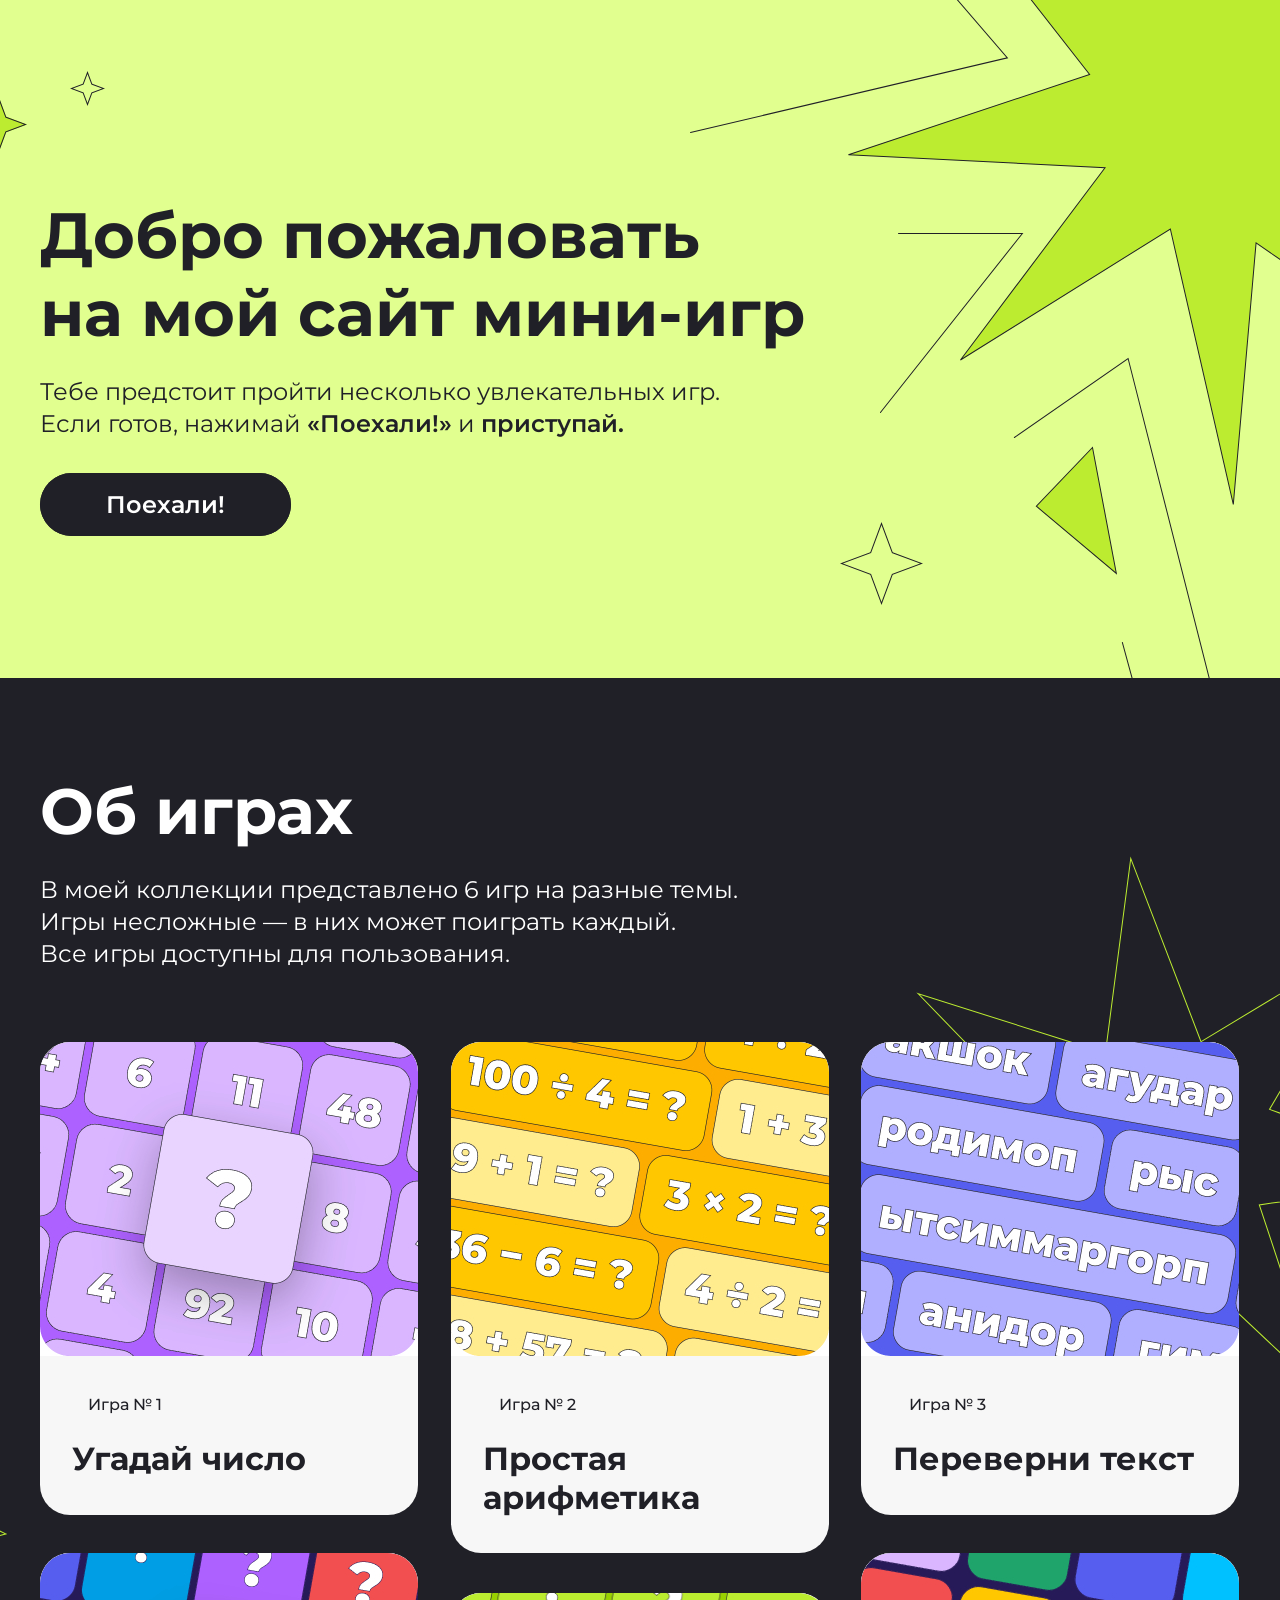
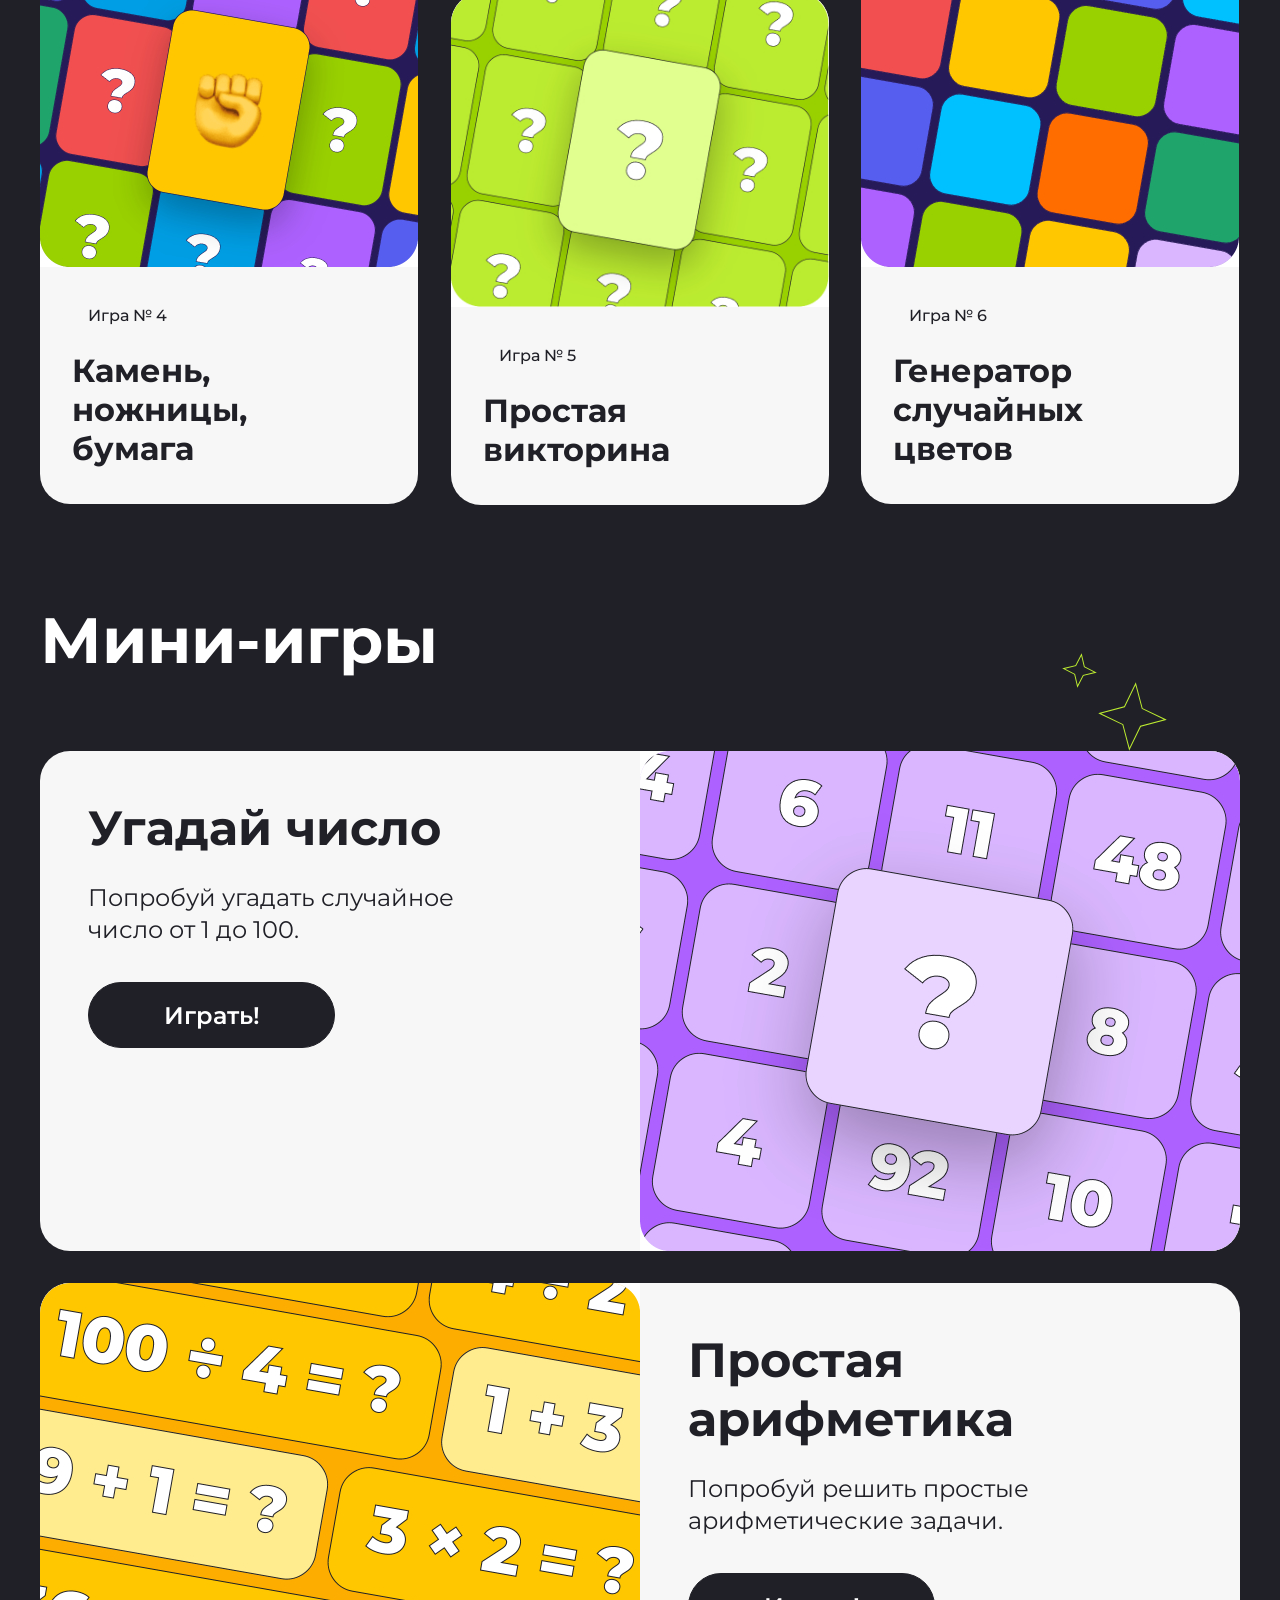
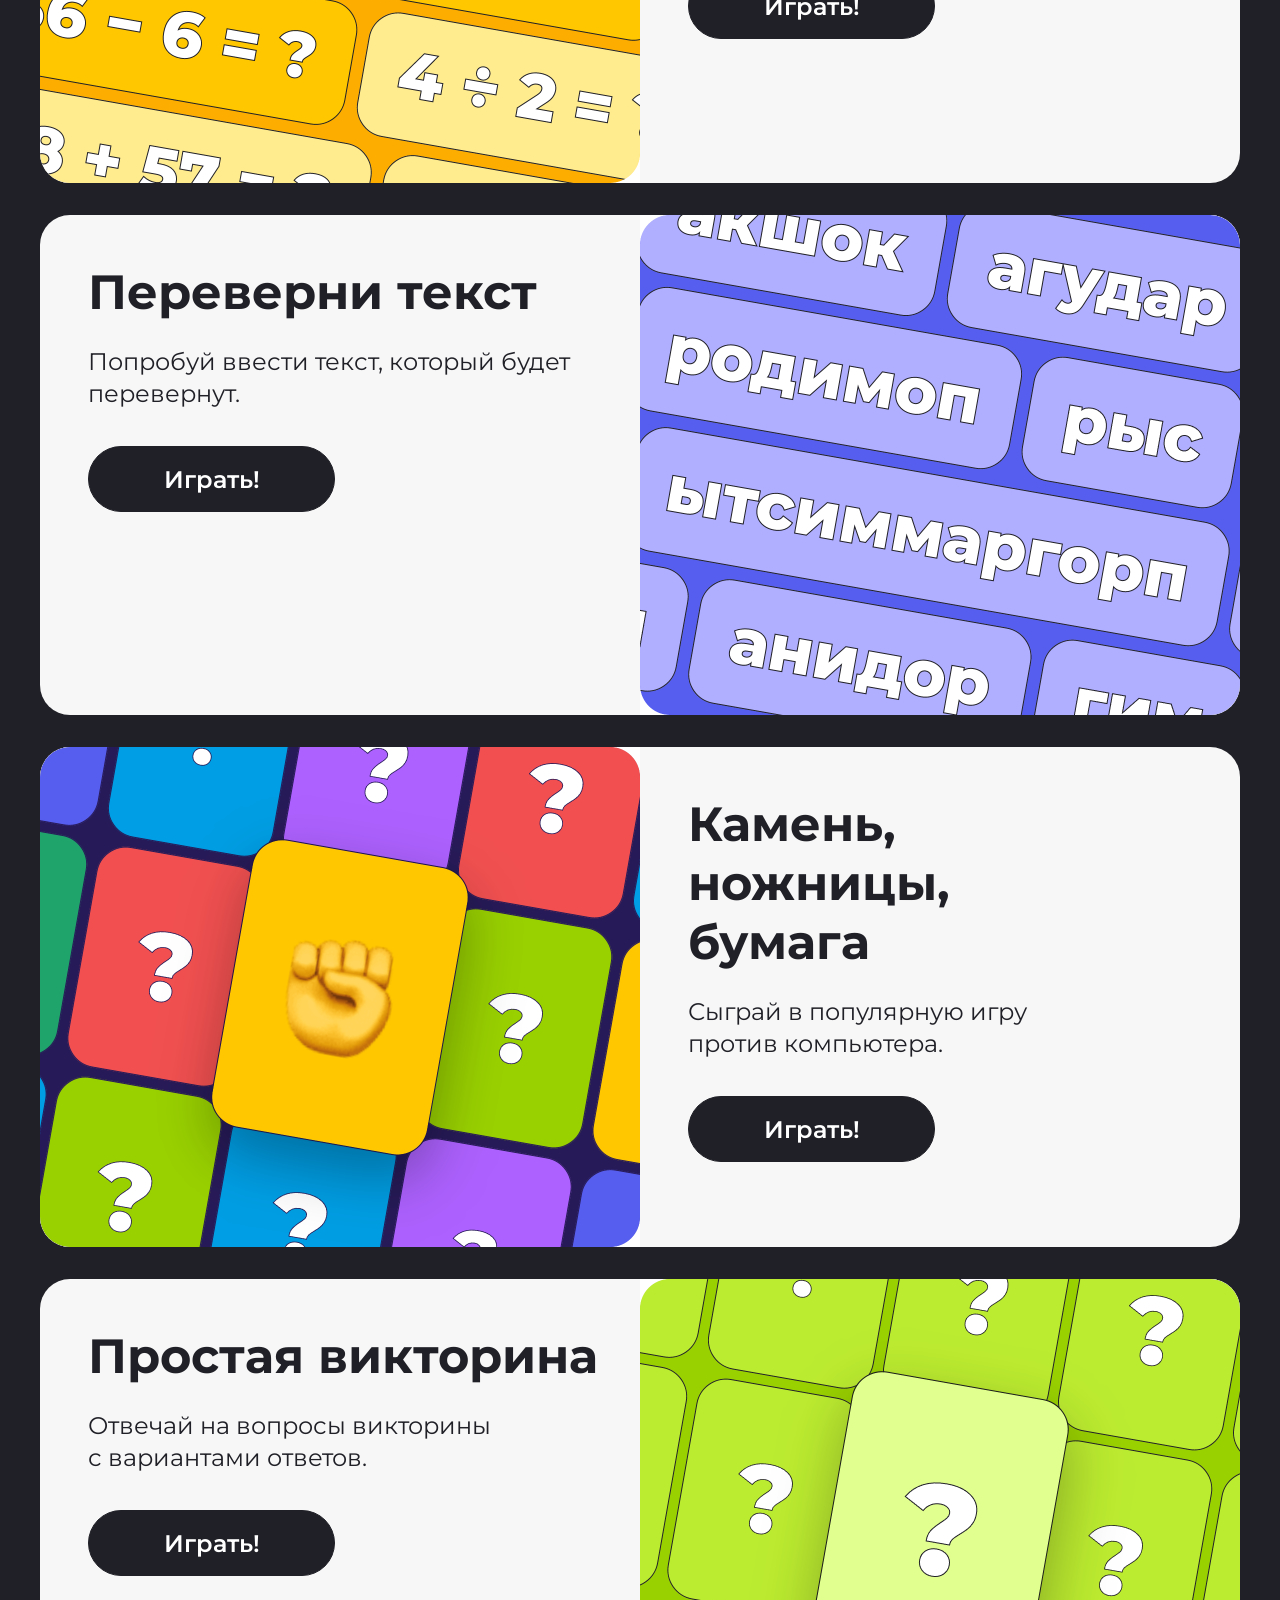
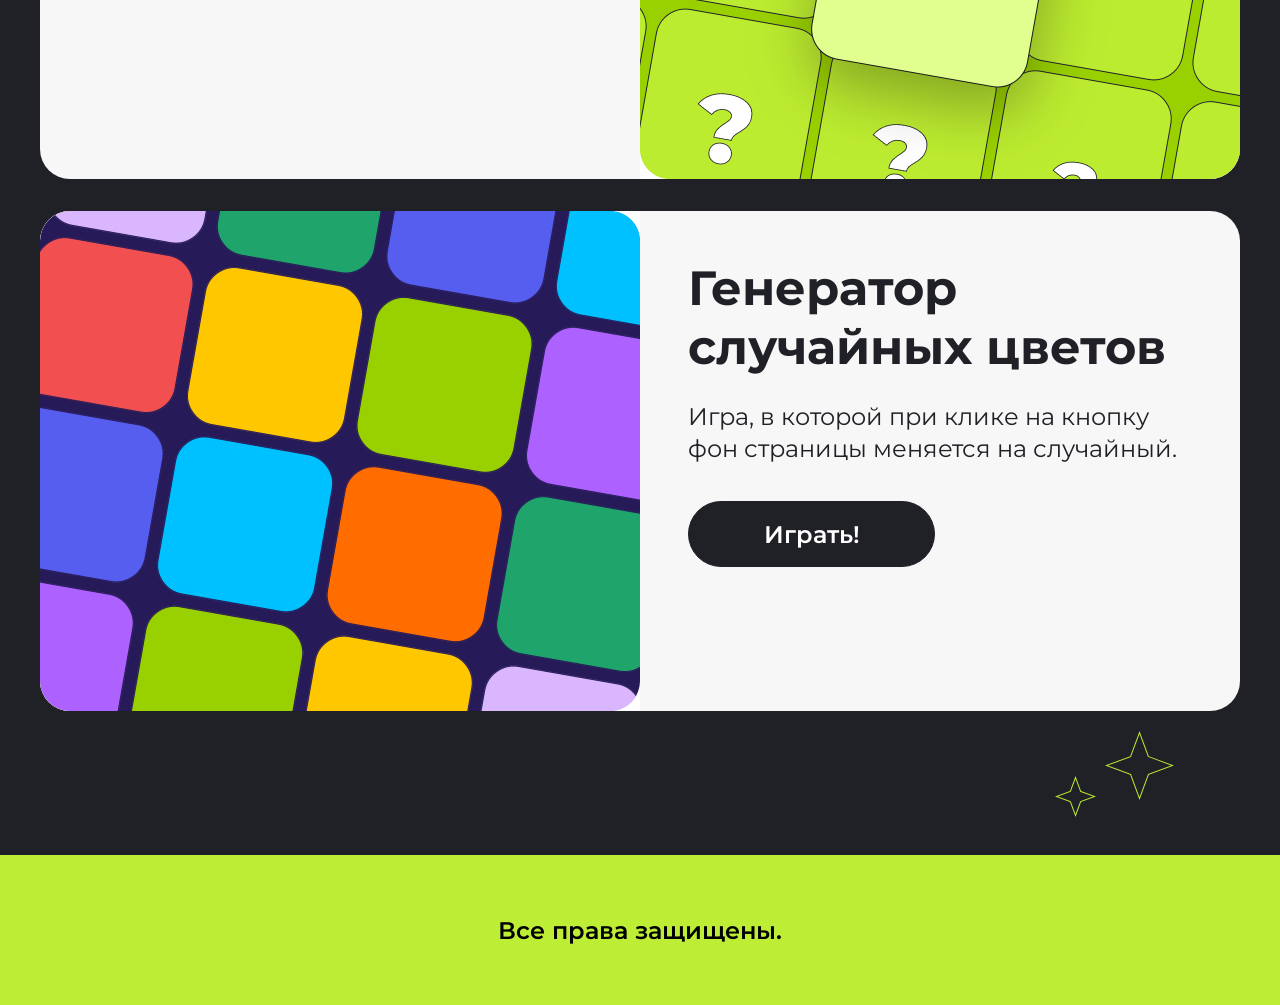
==== index.html @ 5f89e83f "Исправлено выравнивание игры 4" ====
<!DOCTYPE html>
<html lang="en">
<head>
    <meta charset="UTF-8">
    <meta name="viewport" content="width=device-width, initial-scale=1.0">
    <link rel="preconnect" href="https://fonts.googleapis.com">
<link rel="preconnect" href="https://fonts.gstatic.com" crossorigin>
<link href="https://fonts.googleapis.com/css2?family=Montserrat:ital,wght@0,100..900;1,100..900&display=swap" rel="stylesheet">
    <link rel="stylesheet" href="./style.css">
    <title>Document</title>
</head>
<body>
    <section class="top center">
        <div class="top__content">
            <h1 class="top__title">Добро пожаловать на&nbsp;мой сайт мини-игр</h1>
            <p class="top__subtitle">Тебе предстоит пройти несколько увлекательных игр. Если&nbsp;готов, нажимай
                <span class="top__bold-word">«Поехали!»</span> и 
                <span class="top__bold-word">приступай.</span>
            </p>
            <p class="top__subtitle-mobyle">Тебе предстоит пройти несколько увлекательных игр. Если готов,
            </p>
            <p class="top__subtitle-mobyle">нажимай
                <span class="top__bold-word-mobyle">«Поехали!»</span> и 
                <span class="top__bold-word-mobyle">приступай.</span>
            </p>
            <a class="top__btn" href="#abt-game">Поехали!</button>
            </a>
            <div class="top__star1">
                <img src="./images/star1.svg" alt="star">
            </div>
            <div class="top__star2">
                <img src="./images/star2.svg" alt="star">
            </div>
            <div class="top__star3">
                <img src="./images/star3.svg" alt="star">
            </div>
            <div class="top__star31">
                <img src="./images/star31.svg" alt="star">
            </div>
            <div class="top__star4">
                <img src="./images/star4.svg" alt="star">
            </div>
            <div class="top__star41">
                <img src="./images/star41.svg" alt="star">
            </div>
            <div class="top__star42">
                <img src="./images/star42.svg" alt="star">
            </div>
        </div>
    </section>

    <section class="about-games center" id="abt-game">
        <h2 class="about-games__title">Об играх</h2>
        <p class="about-games__subtitle">В моей коллекции представлено 6 игр на разные темы.</p>
        <p class="about-games__subtitle">Игры несложные — в них может поиграть каждый.</p>
        <p class="about-games__subtitle about-games__subtitle_lower">Все игры доступны для пользования.</p>
        <div class="games-content">
            <a href="#game1">
                <article class="game">
                    <img class="game__img" src="./images/game1.jpg" alt="game 1">
                    <p class="game__number">Игра № 1</p>
                    <h2 class="game__name">Угадай число</h2>
                </article>
            </a>
            <a href="#game2">
                <article class="game">
                    <img class="game__img" src="./images/game2.jpg" alt="game 2">
                    <p class="game__number">Игра № 2</p>
                    <h2 class="game__name">Простая<br>арифметика</h2>
                </article>
            </a>
            <a href="#game3">
                <article class="game">
                    <img class="game__img" src="./images/game3.jpg" alt="game 3">
                    <p class="game__number">Игра № 3</p>
                    <h2 class="game__name">Переверни текст</h2>
                </article>
            </a>
            <a href="#game4">
                <article class="game">
                    <img class="game__img" src="./images/game4.jpg" alt="game 4">
                    <p class="game__number">Игра № 4</p>
                    <h2 class="game__name">Камень,<br>ножницы,<br>бумага</h2>
                </article>
            </a>
            <a href="#game5">
                <article class="game quiz">
                    <img class="game__img" src="./images/game5.jpg" alt="game 5">
                    <p class="game__number">Игра № 5</p>
                    <h2 class="game__name">Простая<br>викторина</h2>
                </article>
            </a>
            <a href="#game6">
                <article class="game">
                    <img class="game__img" src="./images/game6.jpg" alt="game 6">
                    <p class="game__number">Игра № 6</p>
                    <h2 class="game__name">Генератор случайных<br>цветов</h2>
                </article>
            </a>
            <div class="games-content__star5">
                <img src="./images/star5.svg" alt="star">
            </div>
            <div class="games-content__star6">
                <img src="./images/star6.svg" alt="star">
            </div>
            <div class="games-content__star7">
                <img src="./images/star7.svg" alt="star">
            </div>
        </div>
    </section>

    <section class="mini-game center">
        <h2 class="mini-game__title">Мини-игры</h2>
        <div class="mini-game-content">
            <article class="mini" id="game1">
                <div>
                    <h2 class="mini__name">Угадай число</h2>
                    <p class="mini__subscription">Попробуй угадать случайное<br>число от 1 до 100.</p>
                    <button class="mini__btn" onclick="game1()">Играть!</button>
                </div>
                <img class="mini__img" src="./images/mini1.jpg" alt="game1">
            </article>
            <article class="mini" id="game2">
                <div class="mini__back2">
                    <h2 class="mini__name">Простая арифметика</h2>
                    <p class="mini__subscription">Попробуй решить простые арифметические задачи.</p>
                    <button class="mini__btn" onclick="game2()">Играть!</button>
                </div>
                <img class="mini__img mini__back1" src="./images/mini2.jpg" alt="game2">
            </article>
            <article class="mini" id="game3">
                <div>
                    <h2 class="mini__name">Переверни текст</h2>
                    <p class="mini__subscription">Попробуй ввести текст, который будет перевернут.</p>
                    <button class="mini__btn" onclick="game3()">Играть!</button>
                </div>
                <img class="mini__img" src="./images/mini3.jpg" alt="game3">
            </article>
            <article class="mini mini__alignment" id="game4">
                <div class="mini__back2">
                    <h2 class="mini__name">Камень,<br>ножницы,<br>бумага</h2>
                    <p class="mini__subscription">Сыграй в популярную игру<br>против компьютера.</p>
                    <button class="mini__btn">Играть!</button>
                </div>
                <img class="mini__img mini__back1" src="./images/mini4.jpg" alt="game4">
            </article>
            <article class="mini" id="game5">
                <div>
                    <h2 class="mini__name">Простая викторина</h2>
                    <p class="mini__subscription">Отвечай на вопросы викторины<br>с вариантами ответов.</p>
                    <button class="mini__btn" onclick="game5()">Играть!</button>
                </div>
                <img class="mini__img" src="./images/mini5.jpg" alt="game5">
            </article>
            <article class="mini" id="game6">
                <div class="mini__back2">
                    <h2 class="mini__name">Генератор случайных цветов</h2>
                    <p class="mini__subscription">Игра, в которой при клике на кнопку<br>фон страницы меняется на случайный.</p>
                    <button class="mini__btn">Играть!</button>
                </div>
                <img class="mini__img mini__back1" src="./images/mini6.jpg" alt="game6">
            </article>
            <div class="mini-game-content__star8">
                <img src="./images/star8.svg" alt="star">
            </div>
            <div class="mini-game-content__star9">
                <img src="./images/star9.svg" alt="star">
            </div>
            <div class="mini-game-content__star10">
                <img src="./images/star10.svg" alt="star">
            </div>
            <div class="mini-game-content__star11">
                <img src="./images/star11.svg" alt="star">
            </div>
        </div>
    </section>

    <footer class="footer center">
        <h2 class="footer__title">Все права защищены.</h2>
    </footer>

    <script src="./hw.js"></script>
</body>
</html>
---- style.css ----
html {
  scroll-behavior: smooth;
}

* {
  box-sizing: border-box;
  margin: 0;
  padding: 0;
}

a {
  text-decoration: none;
}

a,
input,
button,
option {
  font-family: "Montserrat", "sans-serif";
}

body {
  font-family: "Montserrat", "sans-serif";
  font-size: 16px;
  color: black;
}

button {
  box-sizing: border-box;
  border: 1px solid rgb(32, 32, 39);
  border-radius: 60px;
  background: rgb(32, 32, 39);
  max-height: 66px;
  font: inherit;
  padding: 16px 65px;
  cursor: pointer;
  color: rgb(255, 255, 255);
  font-size: 24px;
  font-weight: 600;
  line-height: 141.69%;
  text-align: center;
}

button:hover {
  border: 1px solid rgb(0, 0, 0);
  border-radius: 60px;
  color: rgb(32, 32, 39);
  background: #fff;
}

.center {
  padding-left: calc(50% - 600px);
  padding-right: calc(50% - 600px);
}

.top {
  background-image: url(./images/background-top.png);
  background-size: cover;
  background-repeat: no-repeat;
  padding-top: 196px;
  padding-bottom: 156px;
  overflow: hidden;
}
.top__content {
  max-width: 769px;
  width: 100%;
  position: relative;
}
.top__title {
  color: rgb(32, 32, 39);
  font-size: 64px;
  font-weight: 700;
  line-height: 78px;
  text-align: left;
  margin-bottom: 24px;
}
.top__subtitle {
  color: rgb(32, 32, 39);
  font-size: 24px;
  font-weight: 400;
  line-height: 32px;
  text-align: left;
  margin-bottom: 48px;
}
.top__subtitle-mobyle {
  display: none;
}
.top__bold-word-mobyle {
  display: none;
}
.top__bold-word {
  color: rgb(32, 32, 39);
  font-size: 24px;
  font-weight: 600;
  line-height: 32px;
  text-align: left;
}
.top__btn {
  box-sizing: border-box;
  border: 1px solid rgb(32, 32, 39);
  border-radius: 60px;
  background: rgb(32, 32, 39);
  max-height: 66px;
  font: inherit;
  padding: 16px 65px;
  cursor: pointer;
  color: rgb(255, 255, 255);
  font-size: 24px;
  font-weight: 600;
  line-height: 141.69%;
  text-align: center;
}
.top__btn:hover {
  border: 1px solid rgb(0, 0, 0);
  border-radius: 60px;
  color: rgb(32, 32, 39);
  background: #fff;
}
.top__star1 {
  position: absolute;
  top: -125px;
  left: 30px;
}
.top__star2 {
  position: absolute;
  top: -100px;
  left: -70px;
}
.top__star3 {
  position: absolute;
  top: -550px;
  left: 650px;
}
.top__star31 {
  display: none;
}
.top__star4 {
  position: absolute;
  left: 800px;
}
.top__star41 {
  display: none;
}
.top__star42 {
  display: none;
}

.about-games {
  background: rgb(32, 32, 39);
  position: relative;
  overflow: hidden;
}
.about-games__title {
  color: rgb(255, 255, 255);
  font-size: 64px;
  font-weight: 700;
  line-height: 78px;
  text-align: left;
  padding-top: 94px;
  padding-bottom: 24px;
}
.about-games__subtitle {
  color: rgb(255, 255, 255);
  font-size: 24px;
  font-weight: 400;
  line-height: 32px;
  text-align: left;
}

.games-content {
  display: grid;
  grid-template-columns: repeat(3, 1fr);
  -moz-column-gap: 32px;
       column-gap: 32px;
  align-items: start;
  margin-top: 72px;
  padding-bottom: 50px;
  position: relative;
  z-index: 5;
}
.games-content__star5 {
  position: absolute;
  top: -220px;
  left: 800px;
  z-index: 1;
}
.games-content__star6 {
  position: absolute;
  top: 410px;
  left: -100px;
  z-index: 1;
}
.games-content__star7 {
  position: absolute;
  top: 460px;
  left: -90px;
  z-index: 1;
}

.game {
  background-color: rgb(247, 247, 247);
  border-radius: 30px;
  display: flex;
  flex-direction: column;
  flex-wrap: wrap;
  width: 378px;
  min-height: 473px;
  overflow: hidden;
  transition: all 0.5s;
  position: relative;
  z-index: 5;
}
.game__img {
  height: 314px;
}
.game__number {
  color: rgb(32, 32, 39);
  font-size: 16px;
  font-weight: 500;
  line-height: 110%;
  text-align: left;
  padding-top: 40px;
  padding-left: 48px;
}
.game__name {
  color: rgb(32, 32, 39);
  font-size: 32px;
  font-weight: 700;
  line-height: 39px;
  text-align: left;
  padding-top: 26px;
  padding-bottom: 36px;
  padding-left: 32px;
  height: auto;
}

.quiz {
  margin-top: 40px;
}

.game:hover {
  transform: scale(1.1);
}

.mini-game {
  background-color: rgb(32, 32, 39);
  position: relative;
  overflow: hidden;
}
.mini-game__title {
  color: rgb(255, 255, 255);
  font-size: 64px;
  font-weight: 700;
  line-height: 78px;
  text-align: left;
  padding-top: 46px;
  padding-bottom: 72px;
}

.mini-game-content {
  display: flex;
  gap: 32px;
  flex-direction: column;
  align-items: start;
  padding-bottom: 144px;
  position: relative;
  z-index: 5;
}
.mini-game-content__star8 {
  position: absolute;
  top: -100px;
  left: 1020px;
}
.mini-game-content__star9 {
  position: absolute;
  top: -72px;
  left: 1055px;
}
.mini-game-content__star10 {
  position: absolute;
  top: 3180px;
  left: 1065px;
}
.mini-game-content__star11 {
  position: absolute;
  top: 3225px;
  left: 1015px;
}

.mini {
  background-color: rgb(247, 247, 247);
  border-radius: 30px;
  display: flex;
  justify-content: space-between;
  width: 1200px;
  min-height: 500px;
  overflow: hidden;
}
.mini__name {
  color: rgb(32, 32, 39);
  font-size: 48px;
  font-weight: 700;
  line-height: 59px;
  text-align: left;
  padding-top: 48px;
  padding-left: 48px;
}
.mini__subscription {
  color: rgb(32, 32, 39);
  font-size: 24px;
  font-weight: 400;
  line-height: 32px;
  text-align: left;
  padding-top: 24px;
  padding-left: 48px;
}
.mini__btn {
  margin-top: 36px;
  margin-left: 48px;
  width: 247px;
}
.mini__img {
  height: 100%;
}
.mini__back1 {
  order: 1;
}
.mini__back2 {
  order: 2;
}
.mini__alignment {
  justify-content: start;
}

.footer {
  background-color: rgb(189, 237, 53);
  min-height: 150px;
}
.footer__title {
  color: rgb(0, 0, 0);
  font-size: 24px;
  font-weight: 600;
  line-height: 29px;
  text-align: center;
  padding-top: 61px;
}

@media (max-width: 1024px) {
  .center {
    padding-left: calc(50% - 426px);
    padding-right: 32px;
  }
  .games-content {
    display: grid;
    grid-template-columns: repeat(2, 1fr);
    row-gap: 32px;
    align-items: center;
    margin-top: 72px;
    padding-bottom: 50px;
    position: relative;
    z-index: 5;
  }
  .mini-game-content {
    align-items: center;
  }
  .mini {
    max-width: 85vh;
  }
  .mini__name {
    font-size: 32px;
    line-height: 100%;
  }
  .mini__subscription {
    font-size: 16px;
    line-height: 100%;
  }
  .mini__btn {
    margin: 64px;
    max-width: 285px;
    padding: 16px;
  }
  .mini__back2 {
    order: 1;
  }
}
@media (max-width: 767px) {
  .center {
    padding-left: 16px;
    padding-right: 16px;
  }
  button {
    max-height: 55px;
    padding: 16px 103px;
    font-size: 16px;
    display: block;
    margin: 36px auto 0 auto;
  }
  .top {
    padding-top: 147px;
    padding-bottom: 131px;
  }
  .top__title {
    font-size: 40px;
    line-height: 49px;
    text-align: center;
  }
  .top__subtitle {
    display: none;
  }
  .top__bold-word {
    display: none;
  }
  .top__subtitle-mobyle {
    display: block;
    font-size: 16px;
    font-weight: 400;
    line-height: 20px;
    text-align: center;
  }
  .top__bold-word-mobyle {
    display: inline;
    font-size: 16px;
    font-weight: 700;
    line-height: 20px;
    text-align: center;
  }
  .top__btn {
    display: block;
    margin-left: 46px;
    margin: 36px auto;
    max-width: 285px;
  }
  .top__star1 {
    position: absolute;
    top: -120px;
    left: 75px;
  }
  .top__star2 {
    position: absolute;
    top: -80px;
    left: 15px;
  }
  .top__star3 {
    display: none;
  }
  .top__star31 {
    display: block;
    position: absolute;
    top: -247px;
    left: 180px;
  }
  .top__star4 {
    display: none;
  }
  .top__star41 {
    display: block;
    position: absolute;
    top: 440px;
    left: 290px;
  }
  .top__star42 {
    display: block;
    position: absolute;
    top: 410px;
    left: 257px;
  }
  .about-games {
    display: none;
  }
  .mini-game__title {
    font-size: 40px;
  }
  .mini-game-content {
    align-items: center;
    padding-bottom: 10px;
  }
  .mini-game-content__star8 {
    display: none;
  }
  .mini-game-content__star9 {
    display: none;
  }
  .mini-game-content__star10 {
    display: none;
  }
  .mini-game-content__star11 {
    display: none;
  }
  .mini {
    flex-direction: column-reverse;
    max-width: 343px;
  }
  .mini__name {
    font-size: 32px;
    line-height: 100%;
  }
  .mini__subscription {
    font-size: 16px;
    line-height: 100%;
  }
  .mini__btn {
    margin: 32px auto;
    max-width: 285px;
    padding: 16px;
  }
  .mini__back2 {
    order: 1;
  }
  .footer {
    min-height: 100px;
  }
  .footer__title {
    font-size: 16px;
    line-height: 100%;
    padding-top: 40px;
  }
}/*# sourceMappingURL=style.css.map */
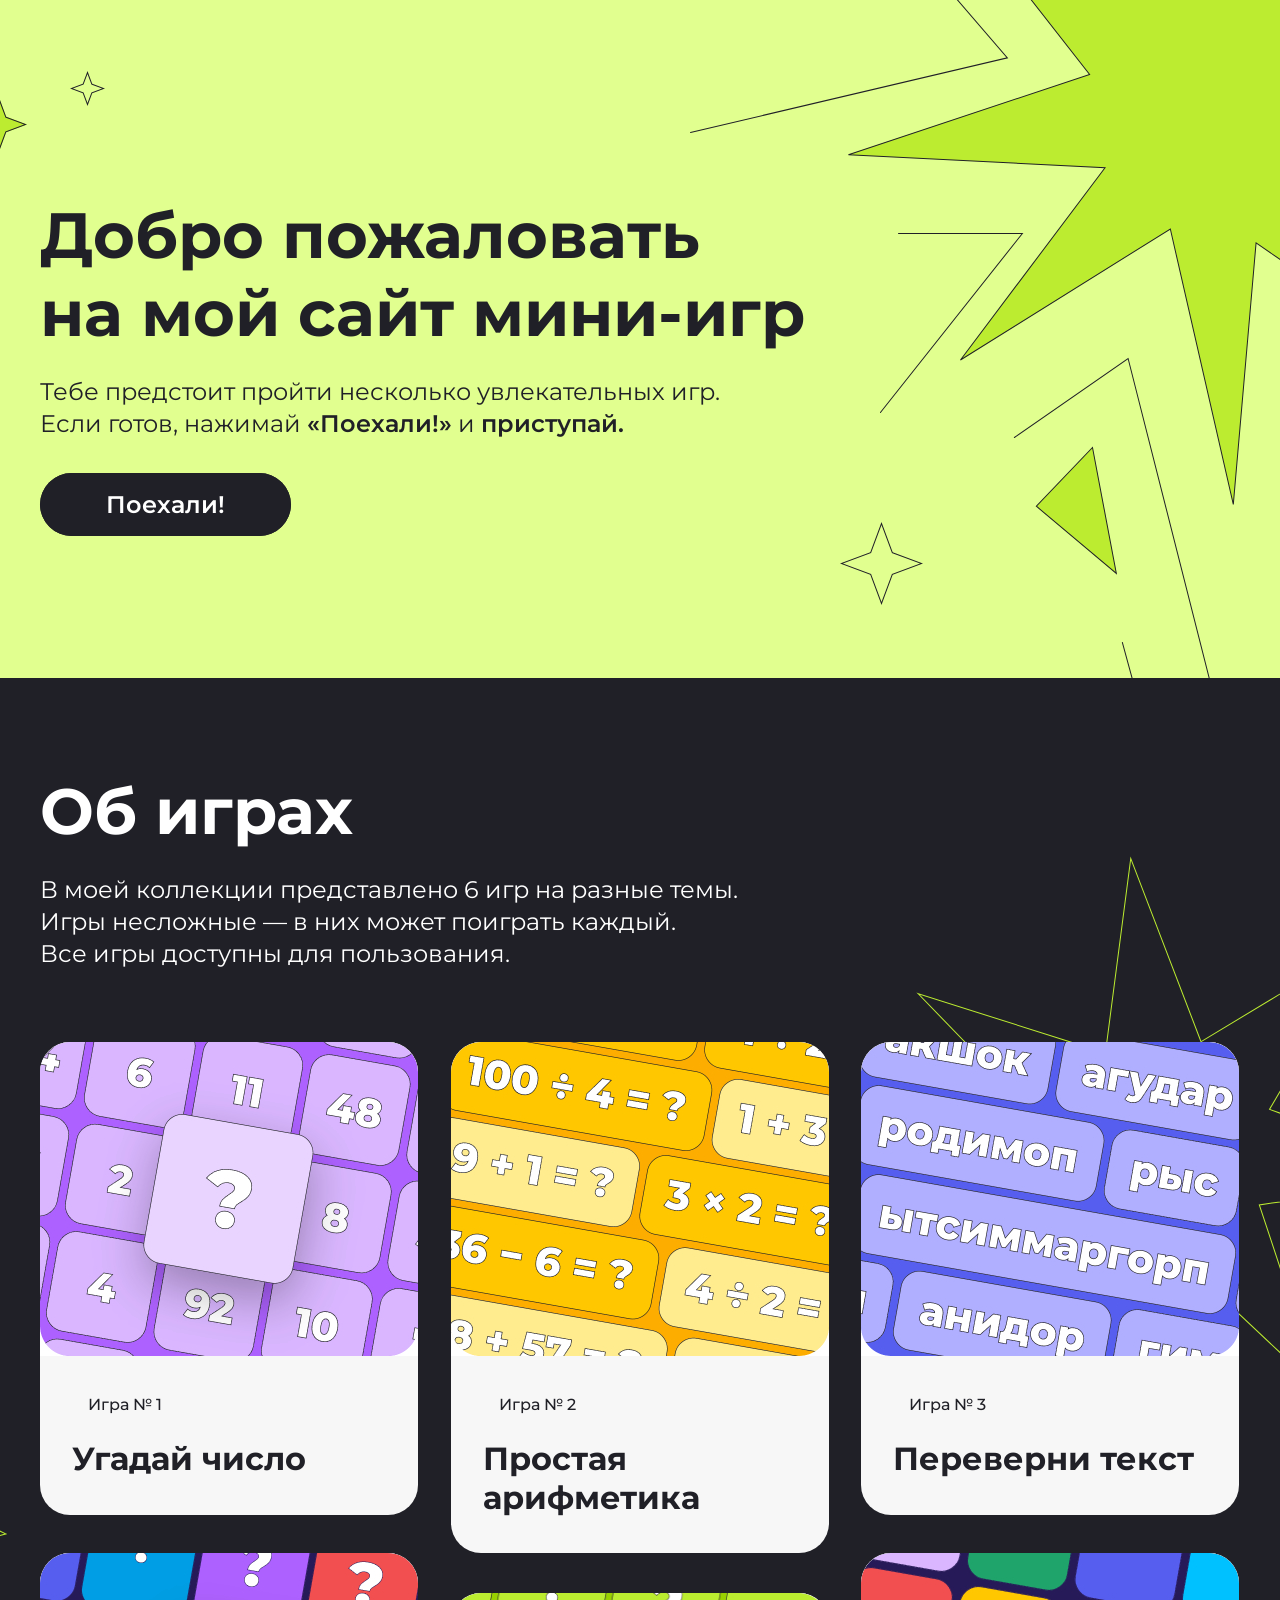
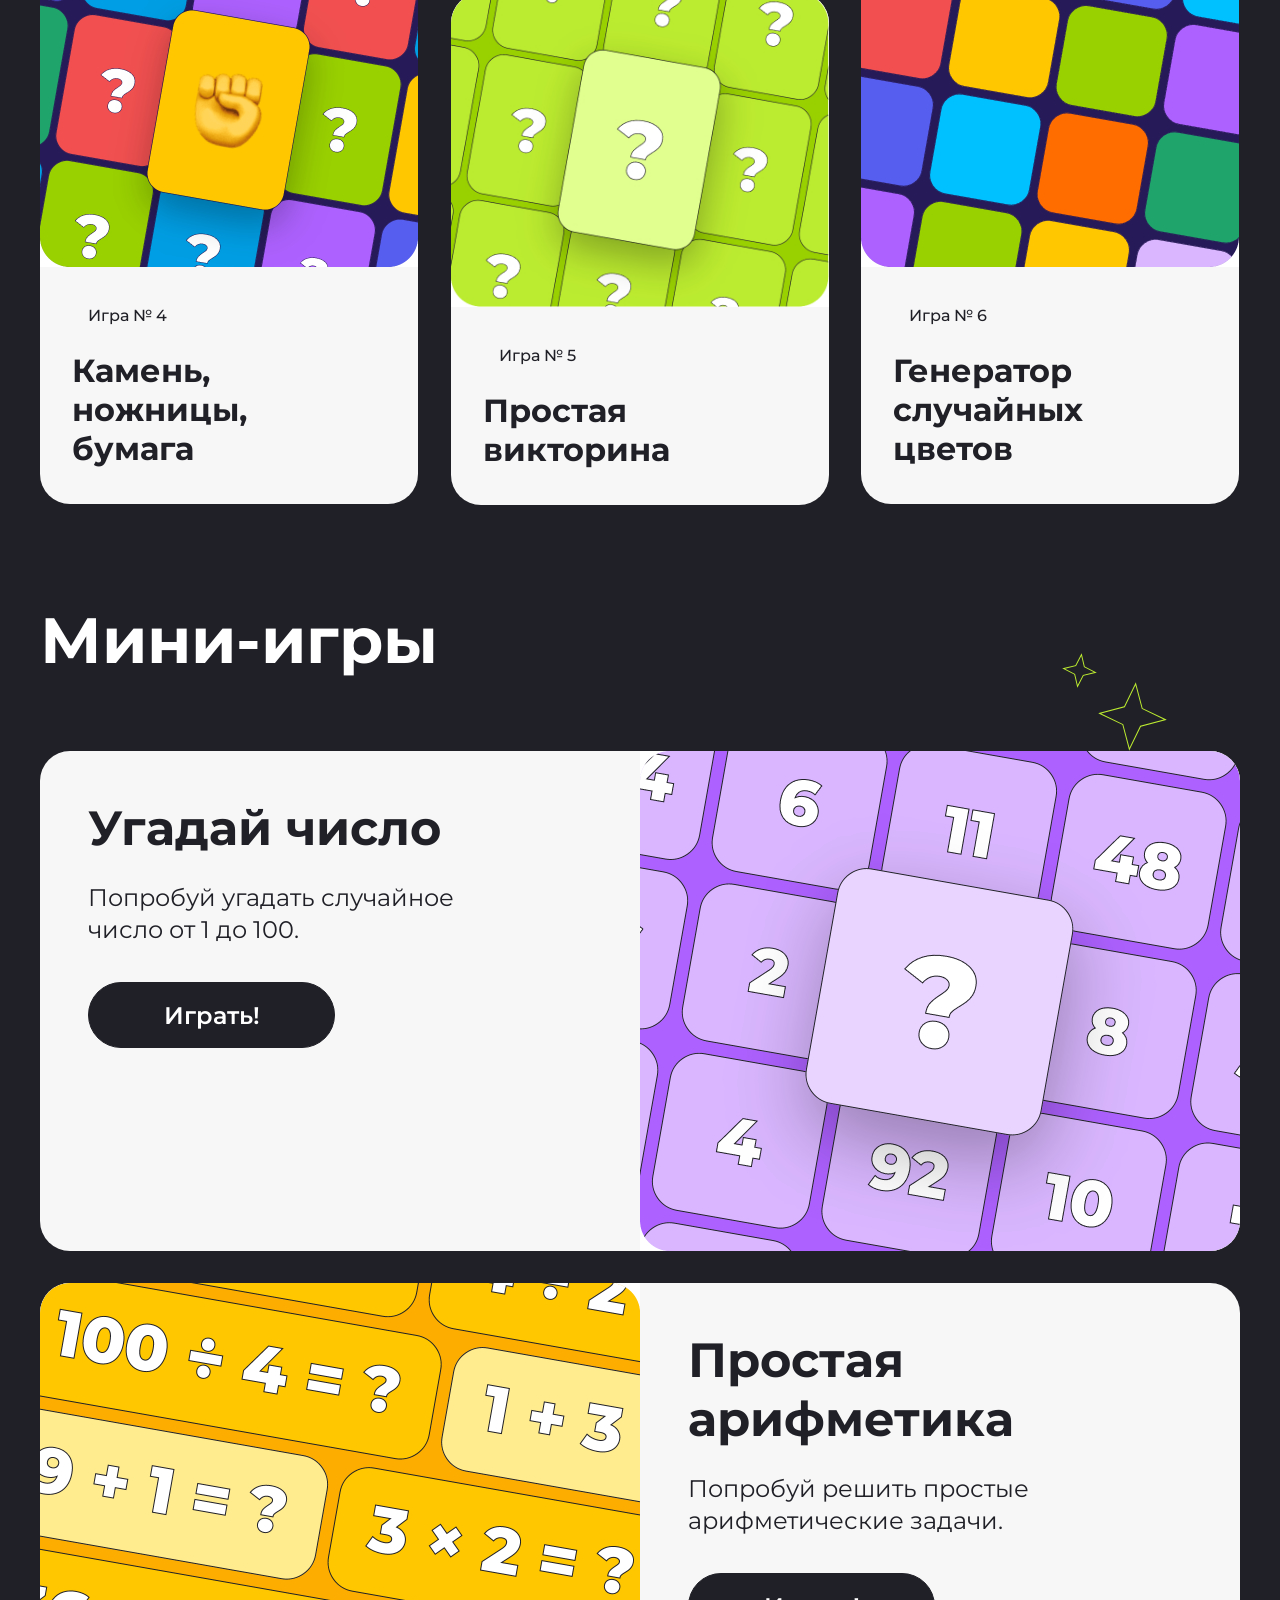
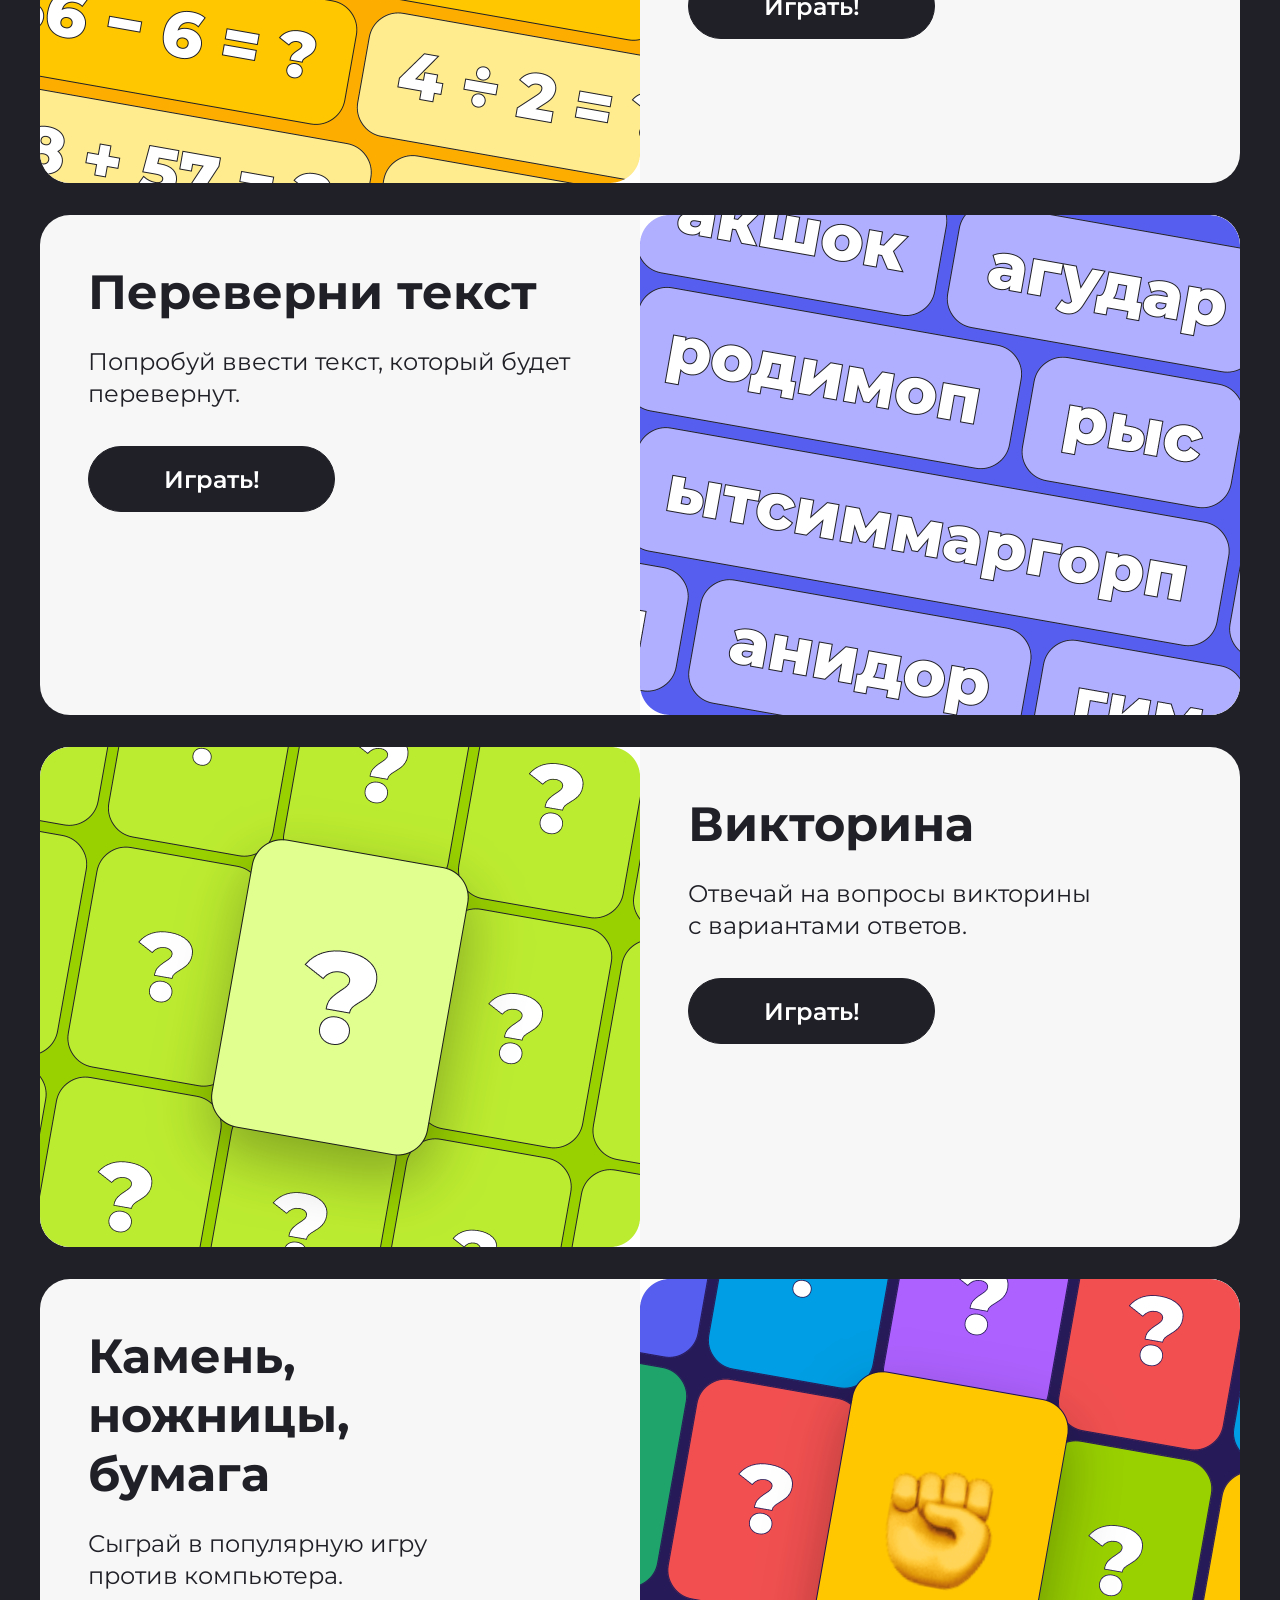
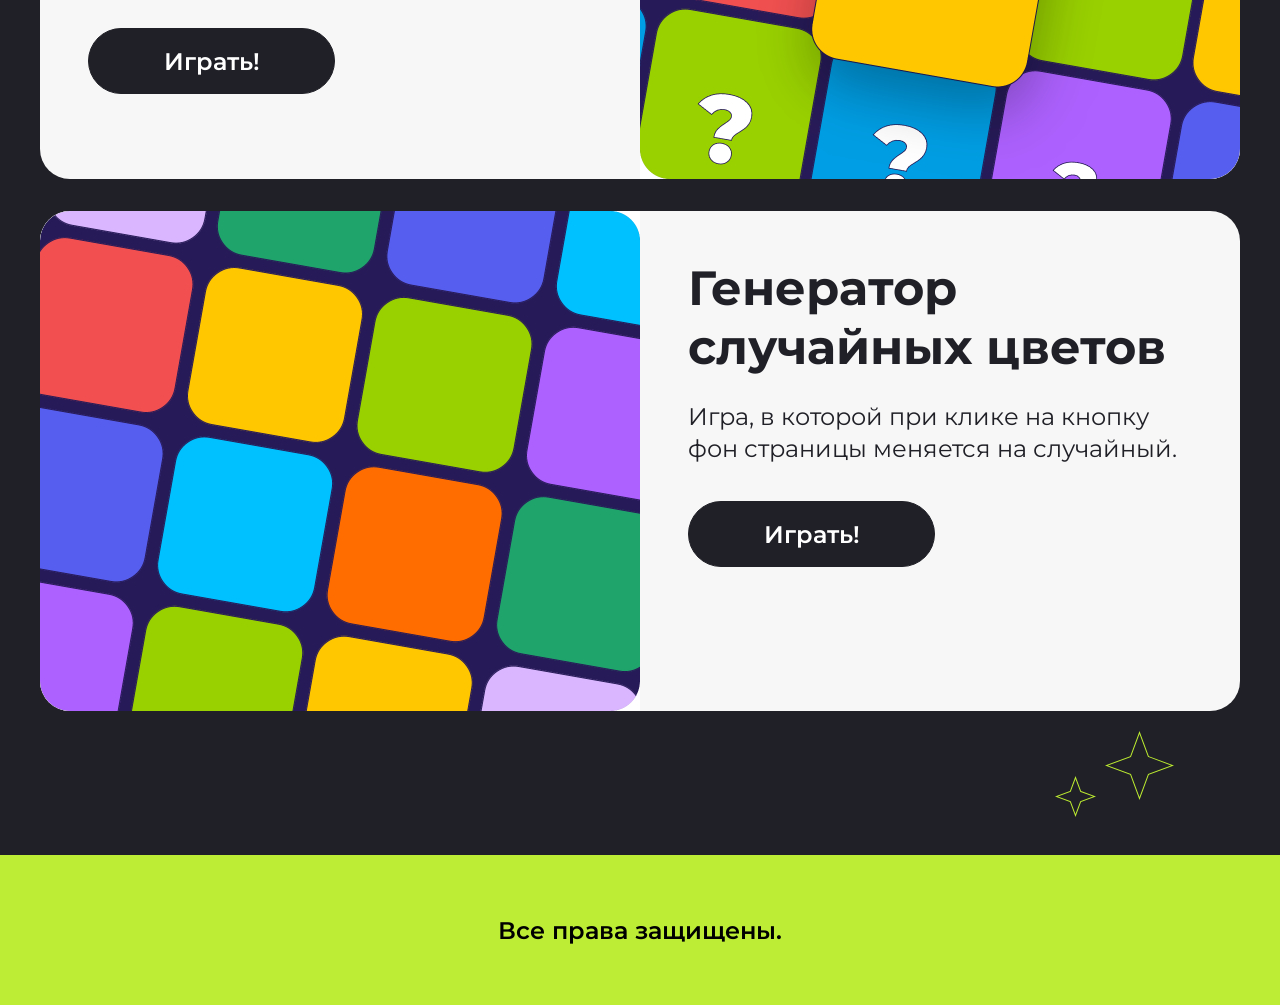
==== commit 743b01ca: "Поменяла местами игры 4 и 5 под макет" ====
--- a/index.html
+++ b/index.html
@@ -24,6 +24,8 @@
                 <span class="top__bold-word-mobyle">приступай.</span>
             </p>
             <a class="top__btn" href="#abt-game">Поехали!</button>
+            </a>
+            <a class="top__btn-mobyle" href="#abt-game-mobyle">Поехали!</button>
             </a>
             <div class="top__star1">
                 <img src="./images/star1.svg" alt="star">
@@ -76,14 +78,14 @@
                     <h2 class="game__name">Переверни текст</h2>
                 </article>
             </a>
-            <a href="#game4">
+            <a href="#game5">
                 <article class="game">
                     <img class="game__img" src="./images/game4.jpg" alt="game 4">
                     <p class="game__number">Игра № 4</p>
                     <h2 class="game__name">Камень,<br>ножницы,<br>бумага</h2>
                 </article>
             </a>
-            <a href="#game5">
+            <a href="#game4">
                 <article class="game quiz">
                     <img class="game__img" src="./images/game5.jpg" alt="game 5">
                     <p class="game__number">Игра № 5</p>
@@ -109,7 +111,7 @@
         </div>
     </section>
 
-    <section class="mini-game center">
+    <section class="mini-game center" id="abt-game-mobyle">
         <h2 class="mini-game__title">Мини-игры</h2>
         <div class="mini-game-content">
             <article class="mini" id="game1">
@@ -138,25 +140,25 @@
             </article>
             <article class="mini mini__alignment" id="game4">
                 <div class="mini__back2">
-                    <h2 class="mini__name">Камень,<br>ножницы,<br>бумага</h2>
-                    <p class="mini__subscription">Сыграй в популярную игру<br>против компьютера.</p>
-                    <button class="mini__btn">Играть!</button>
+                    <h2 class="mini__name">Викторина</h2>
+                    <p class="mini__subscription">Отвечай на вопросы викторины<br>с вариантами ответов.</p>
+                    <button class="mini__btn" onclick="game4(quiz)">Играть!</button>
                 </div>
-                <img class="mini__img mini__back1" src="./images/mini4.jpg" alt="game4">
+                <img class="mini__img" src="./images/mini5.jpg" alt="game5">
             </article>
             <article class="mini" id="game5">
                 <div>
-                    <h2 class="mini__name">Простая викторина</h2>
-                    <p class="mini__subscription">Отвечай на вопросы викторины<br>с вариантами ответов.</p>
+                    <h2 class="mini__name">Камень,<br>ножницы,<br>бумага</h2>
+                    <p class="mini__subscription">Сыграй в популярную игру<br>против компьютера.</p>
                     <button class="mini__btn" onclick="game5()">Играть!</button>
                 </div>
-                <img class="mini__img" src="./images/mini5.jpg" alt="game5">
+                <img class="mini__img mini__back1" src="./images/mini4.jpg" alt="game4">
             </article>
             <article class="mini" id="game6">
                 <div class="mini__back2">
                     <h2 class="mini__name">Генератор случайных цветов</h2>
                     <p class="mini__subscription">Игра, в которой при клике на кнопку<br>фон страницы меняется на случайный.</p>
-                    <button class="mini__btn">Играть!</button>
+                    <button class="mini__btn" onclick="game6()">Играть!</button>
                 </div>
                 <img class="mini__img mini__back1" src="./images/mini6.jpg" alt="game6">
             </article>
--- a/style.css
+++ b/style.css
@@ -115,6 +115,9 @@
   border-radius: 60px;
   color: rgb(32, 32, 39);
   background: #fff;
+}
+.top__btn-mobyle {
+  display: none;
 }
 .top__star1 {
   position: absolute;
@@ -410,6 +413,9 @@
   .top__bold-word {
     display: none;
   }
+  .top__btn {
+    display: none;
+  }
   .top__subtitle-mobyle {
     display: block;
     font-size: 16px;
@@ -424,11 +430,24 @@
     line-height: 20px;
     text-align: center;
   }
-  .top__btn {
+  .top__btn-mobyle {
     display: block;
     margin-left: 46px;
     margin: 36px auto;
     max-width: 285px;
+    box-sizing: border-box;
+    border: 1px solid rgb(32, 32, 39);
+    border-radius: 60px;
+    background: rgb(32, 32, 39);
+    max-height: 66px;
+    font: inherit;
+    padding: 16px 65px;
+    cursor: pointer;
+    color: rgb(255, 255, 255);
+    font-size: 24px;
+    font-weight: 600;
+    line-height: 141.69%;
+    text-align: center;
   }
   .top__star1 {
     position: absolute;
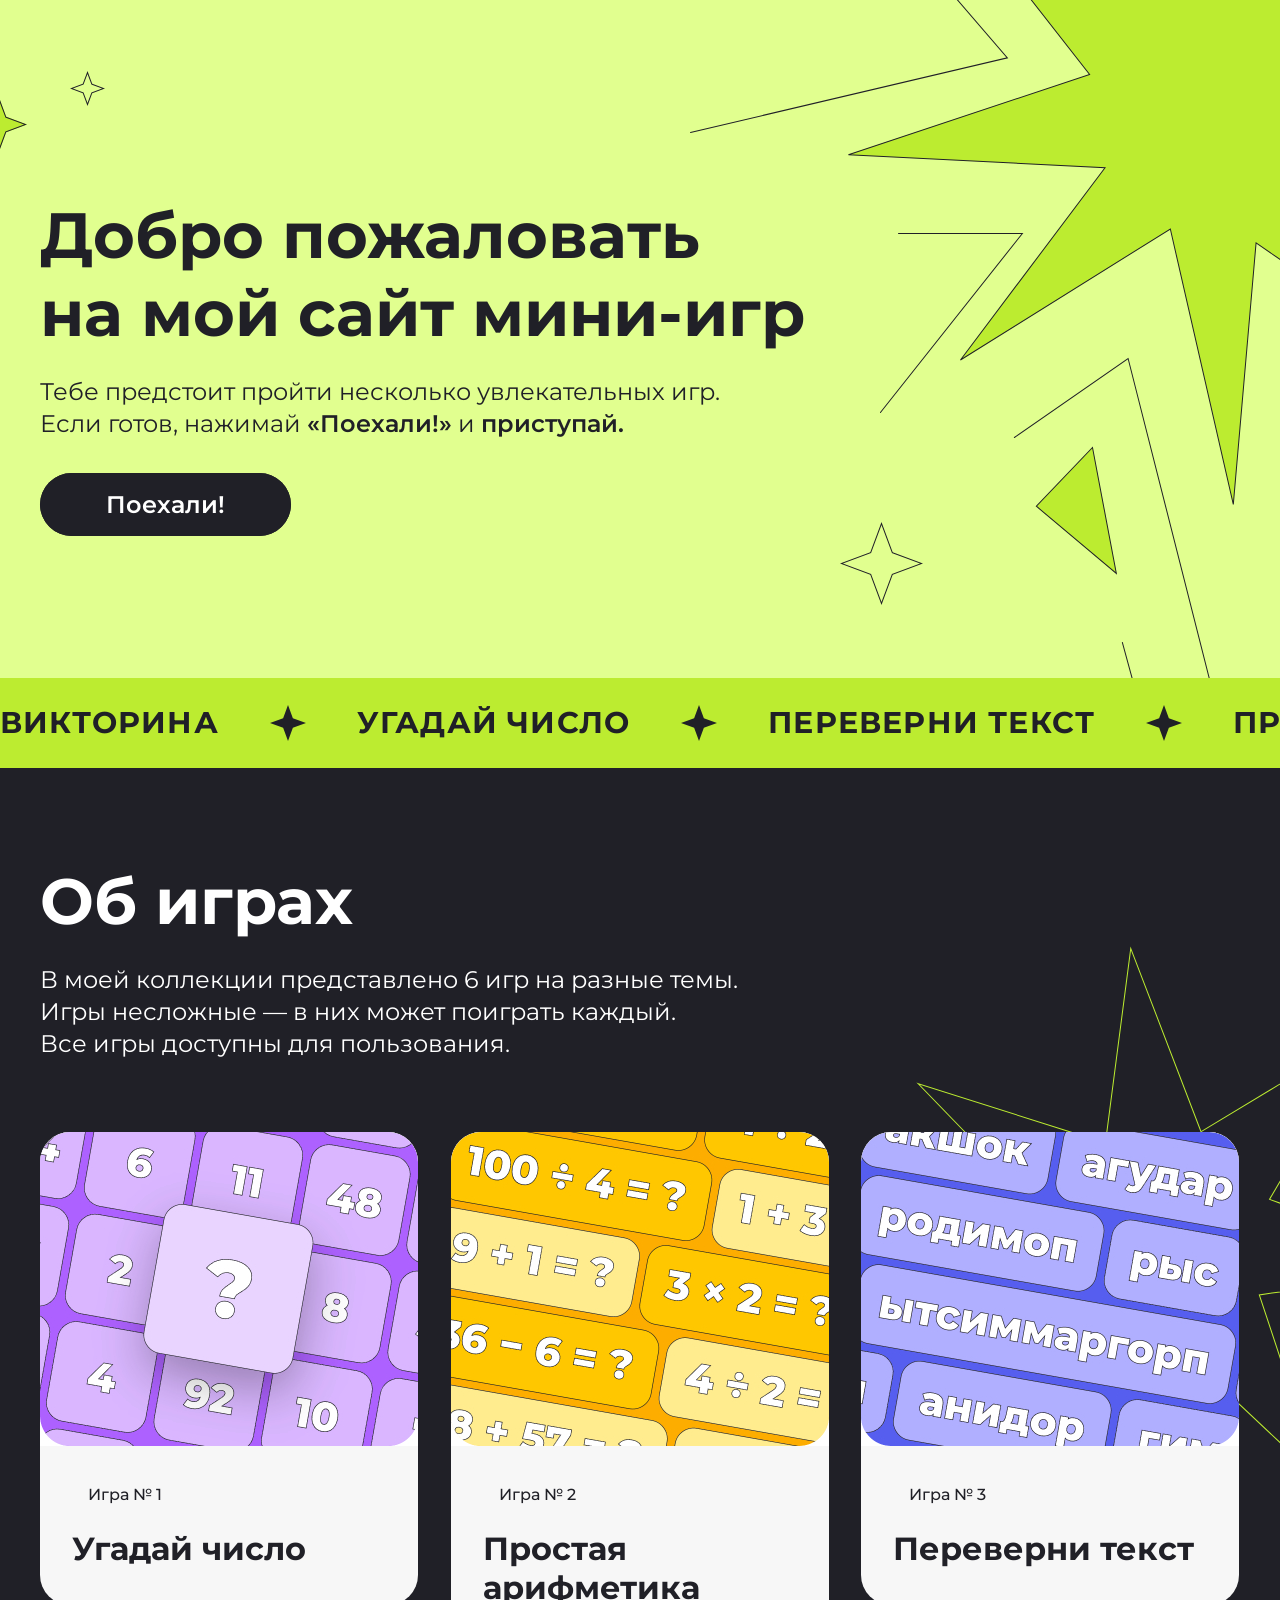
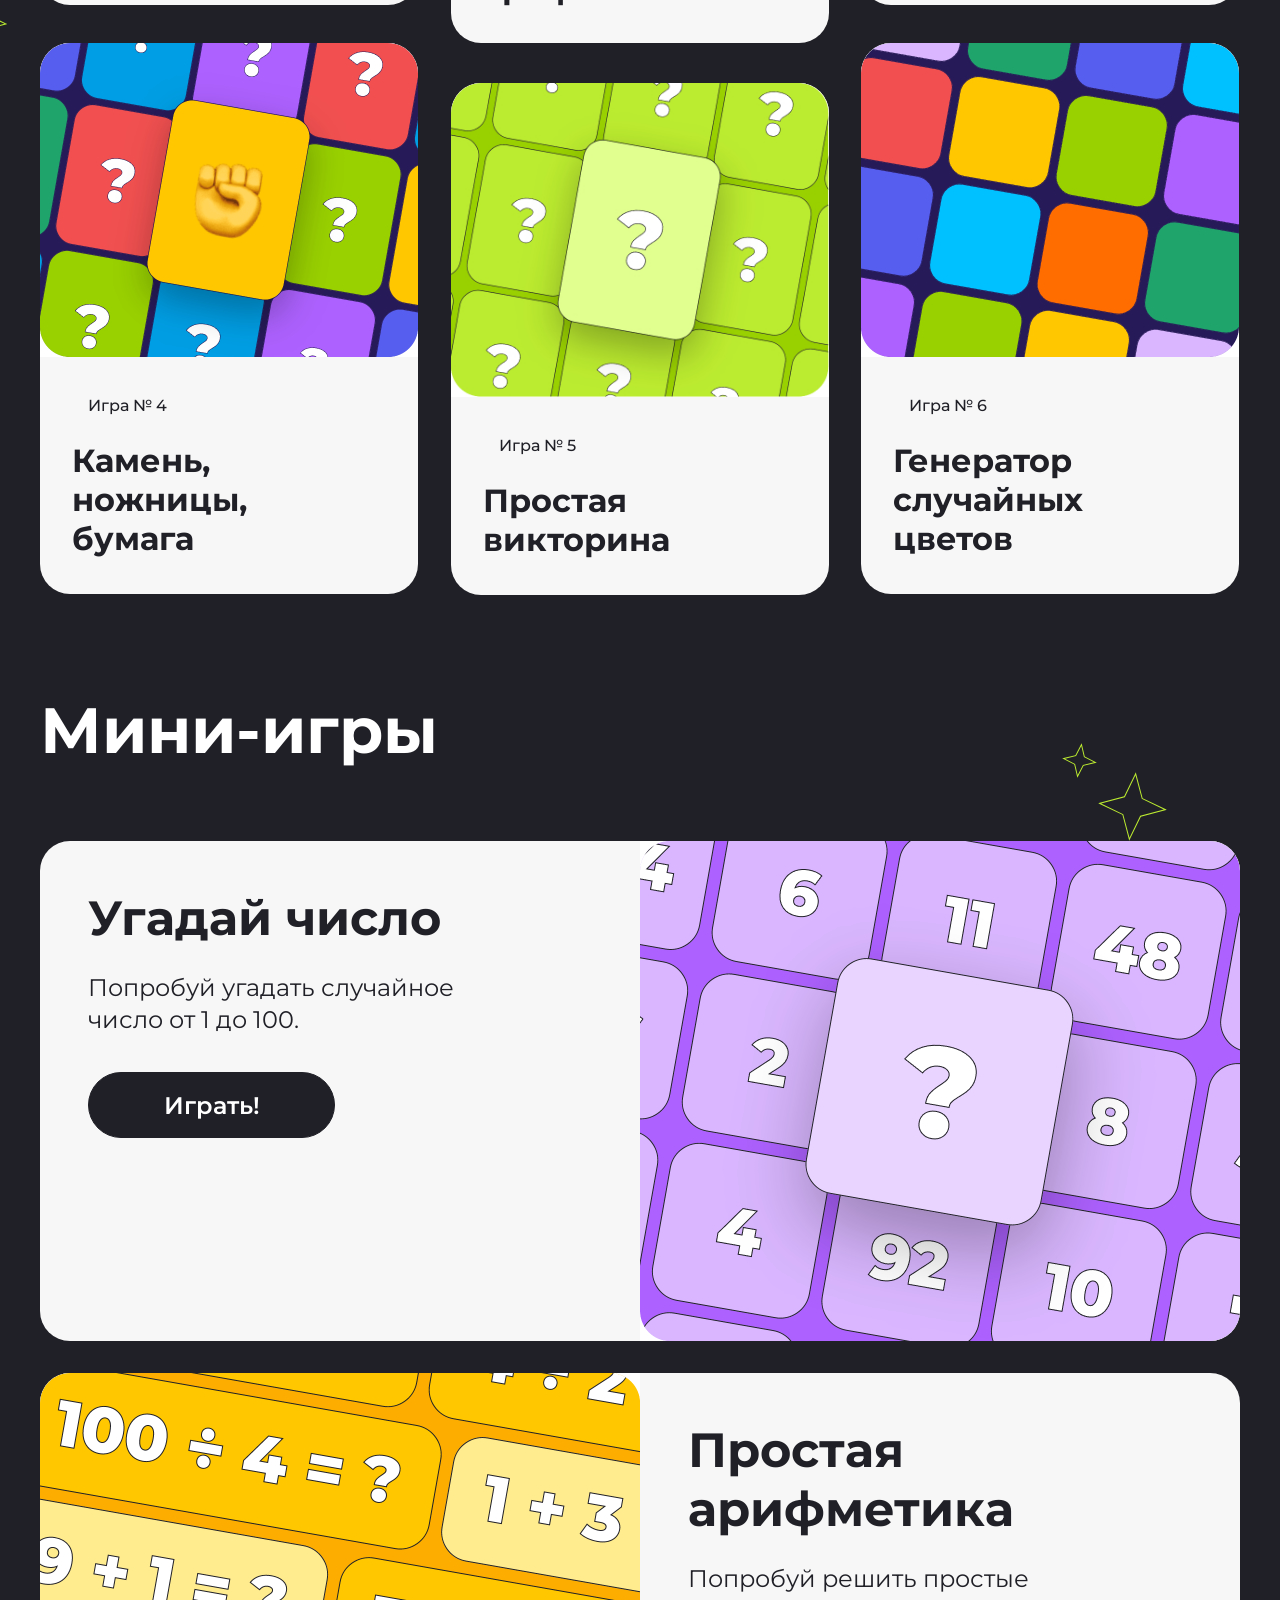
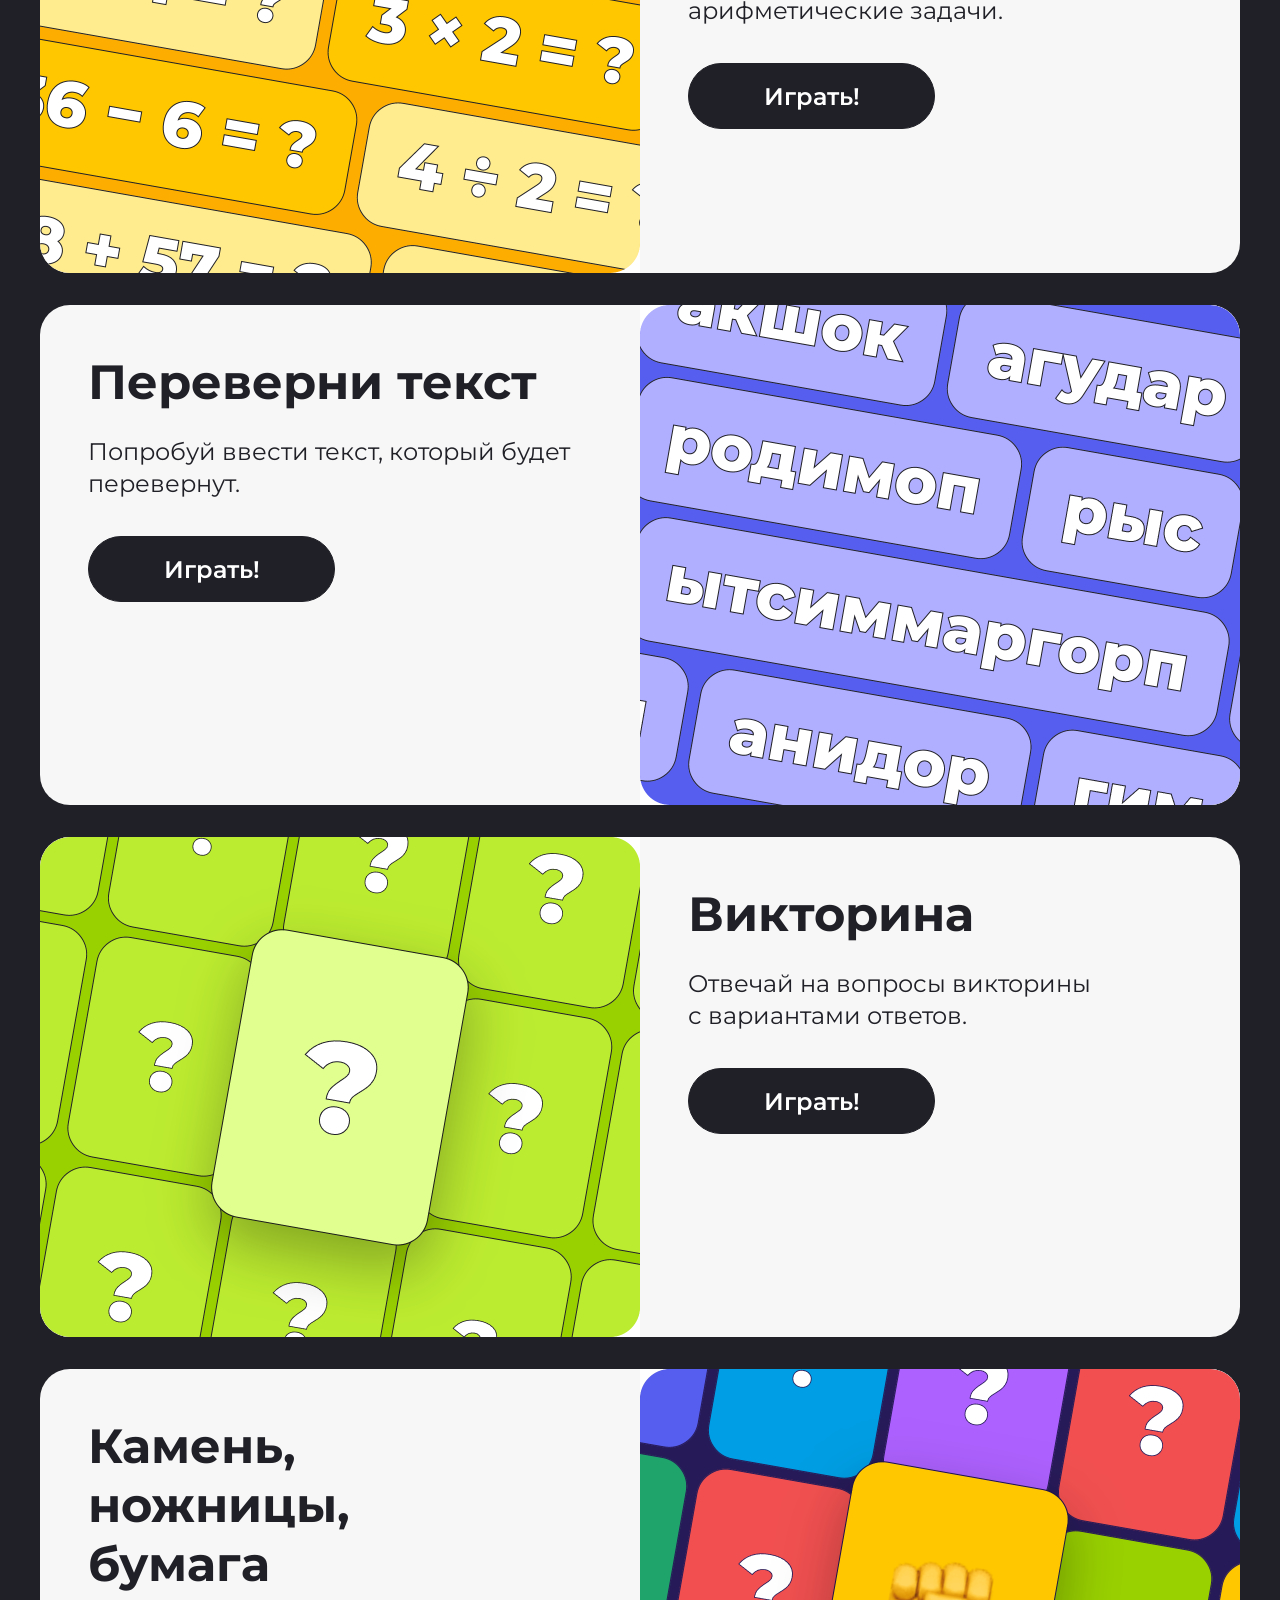
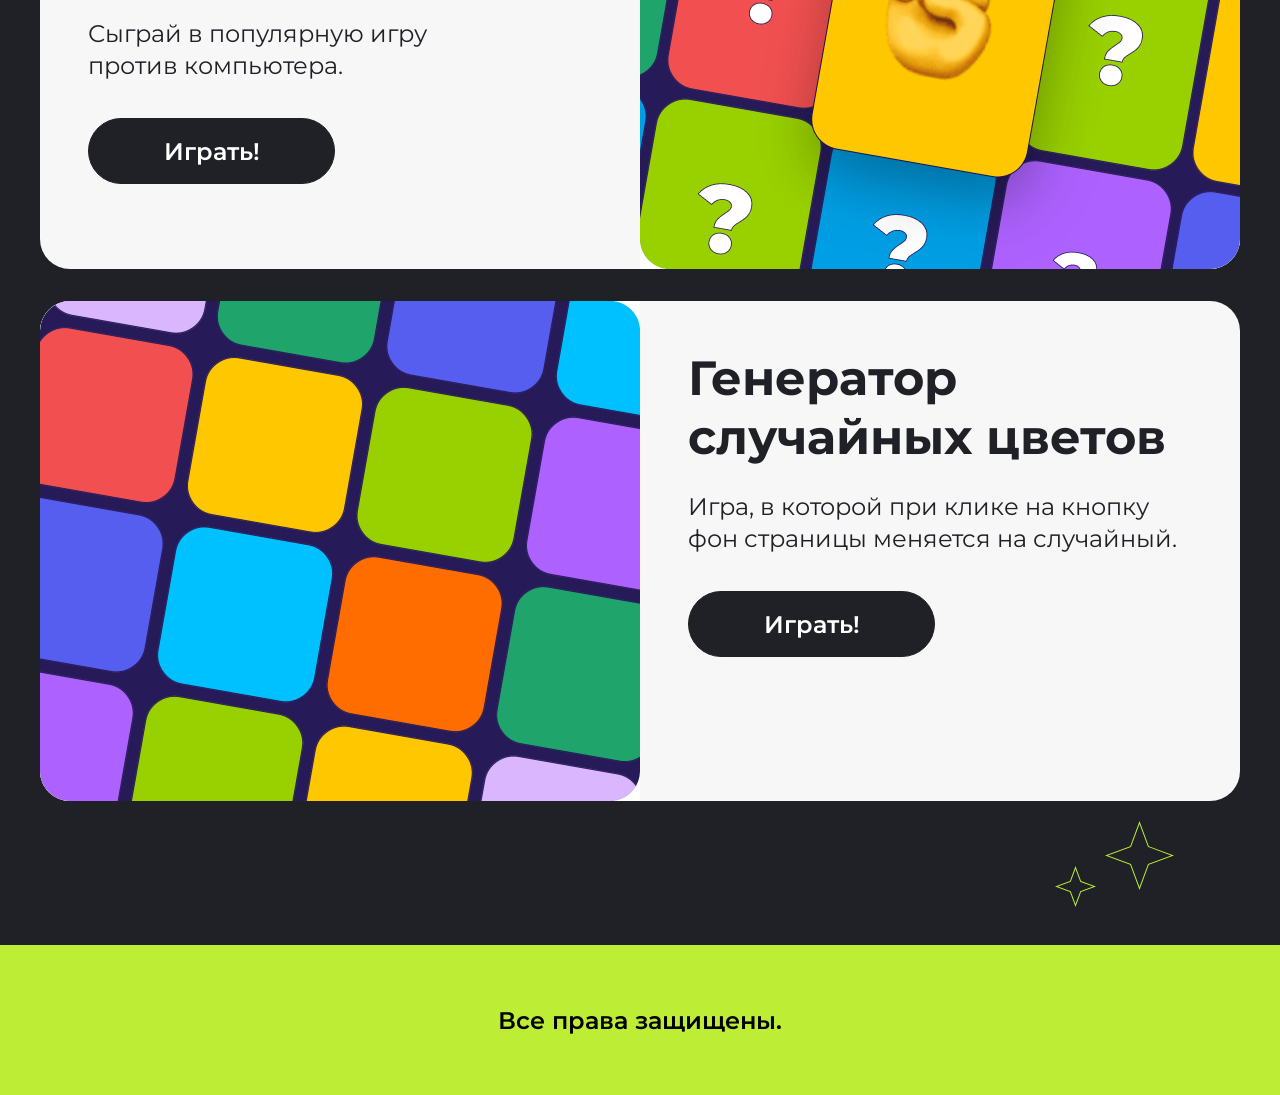
==== commit 184609ec: "сделана полоса прокрутки" ====
--- a/index.html
+++ b/index.html
@@ -51,6 +51,35 @@
         </div>
     </section>
 
+     <div class="scroll-bar">
+        <div class="animation-bar">
+            <h2 class="animation-bar__text">ВИКТОРИНА</h2>
+            <img src="./images/starscroll.svg" alt="star">
+            <h2 class="animation-bar__text">УГАДАЙ ЧИСЛО</h2>
+            <img src="./images/starscroll.svg" alt="star">
+            <h2 class="animation-bar__text">ПЕРЕВЕРНИ ТЕКСТ</h2>
+            <img src="./images/starscroll.svg" alt="star">
+            <h2 class="animation-bar__text">ПРОСТАЯ АРИФМЕТИКА</h2>
+            <img src="./images/starscroll.svg" alt="star">
+            <h2 class="animation-bar__text">КАМЕНЬ, НОЖНИЦЫ, БУМАГА</h2>
+            <img src="./images/starscroll.svg" alt="star">
+            <h2 class="animation-bar__text">ГЕНЕРАТОР СЛУЧАЙНЫХ ЦВЕТОВ</h2>
+            <img src="./images/starscroll.svg" alt="star">
+            <h2 class="animation-bar__text">ВИКТОРИНА</h2>
+            <img src="./images/starscroll.svg" alt="star">
+            <h2 class="animation-bar__text">УГАДАЙ ЧИСЛО</h2>
+            <img src="./images/starscroll.svg" alt="star">
+            <h2 class="animation-bar__text">ПЕРЕВЕРНИ ТЕКСТ</h2>
+            <img src="./images/starscroll.svg" alt="star">
+            <h2 class="animation-bar__text">ПРОСТАЯ АРИФМЕТИКА</h2>
+            <img src="./images/starscroll.svg" alt="star">
+            <h2 class="animation-bar__text">КАМЕНЬ, НОЖНИЦЫ, БУМАГА</h2>
+            <img src="./images/starscroll.svg" alt="star">
+            <h2 class="animation-bar__text">ГЕНЕРАТОР СЛУЧАЙНЫХ ЦВЕТОВ</h2>
+            <img src="./images/starscroll.svg" alt="star">
+        </div>
+    </div>
+
     <section class="about-games center" id="abt-game">
         <h2 class="about-games__title">Об играх</h2>
         <p class="about-games__subtitle">В моей коллекции представлено 6 игр на разные темы.</p>
--- a/style.css
+++ b/style.css
@@ -146,6 +146,44 @@
 }
 .top__star42 {
   display: none;
+}
+
+.scroll-bar {
+  width: 100%;
+  overflow: hidden;
+  background-color: #BCEC30;
+  line-height: 0;
+}
+
+.animation-bar {
+  height: 90px;
+  display: flex;
+  flex-direction: row;
+  align-items: center;
+  gap: 51px;
+  width: -moz-max-content;
+  width: max-content;
+  animation: scroll-left 20s linear infinite;
+}
+.animation-bar__text {
+  margin: 0;
+  padding: 0;
+  display: block;
+  color: rgb(32, 32, 39);
+  font-size: 30px;
+  font-weight: 700;
+  line-height: 110%;
+  letter-spacing: 0.04em;
+  text-align: left;
+  white-space: nowrap;
+}
+@keyframes scroll-left {
+  0% {
+    transform: translatex(0%);
+  }
+  100% {
+    transform: translatex(calc(-50% - 25.5px));
+  }
 }
 
 .about-games {
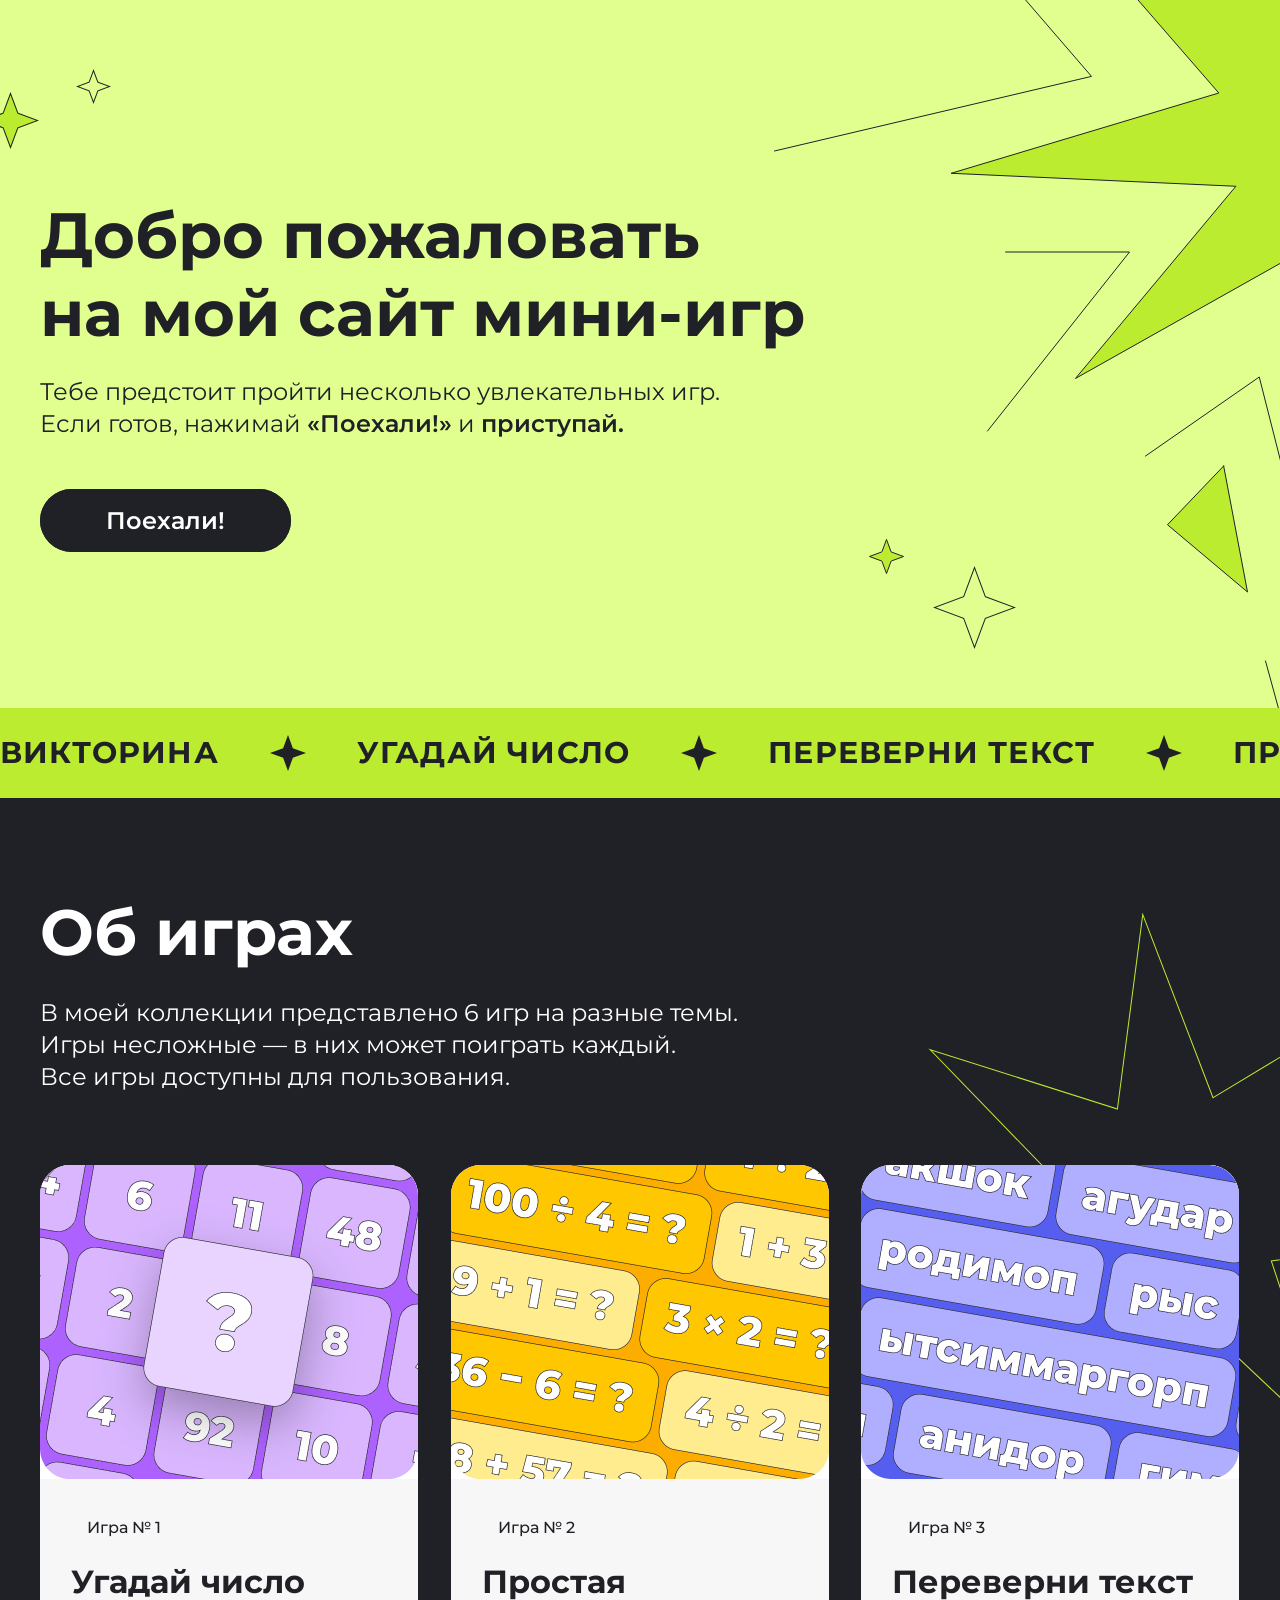
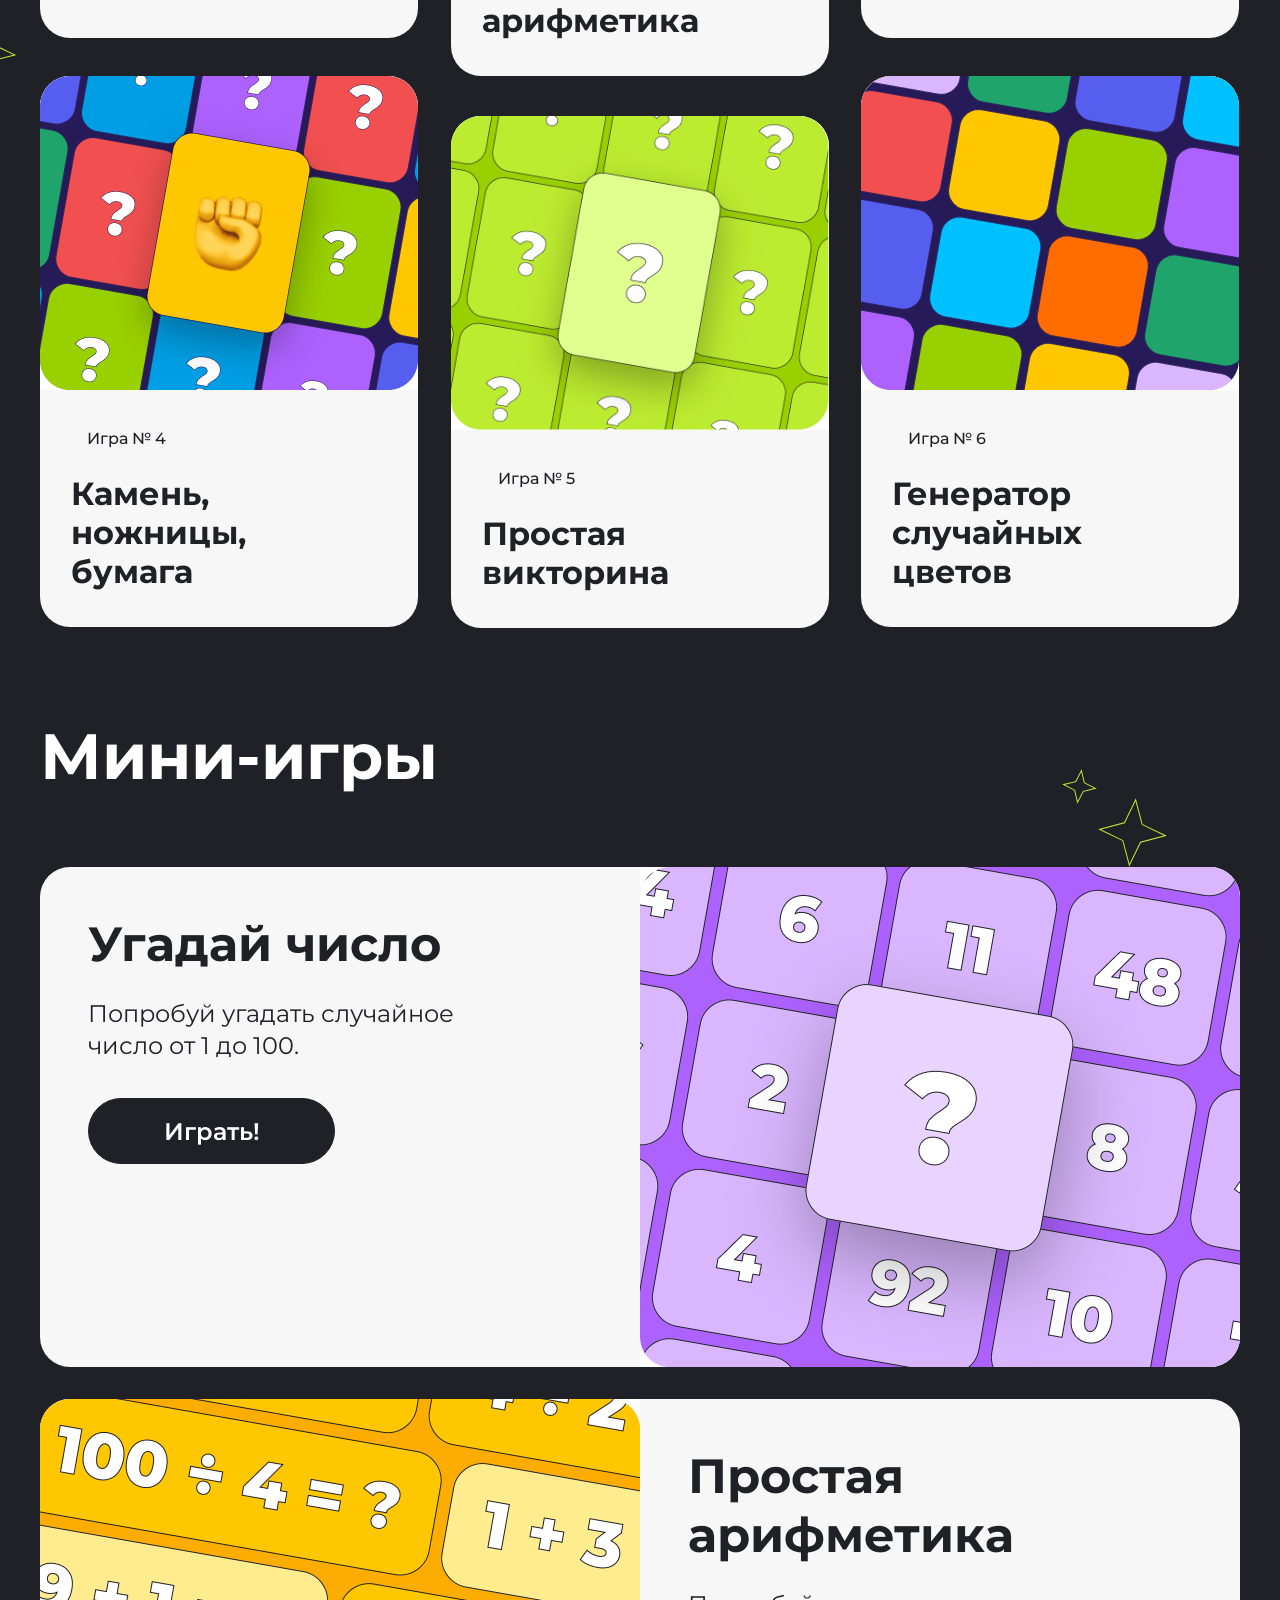
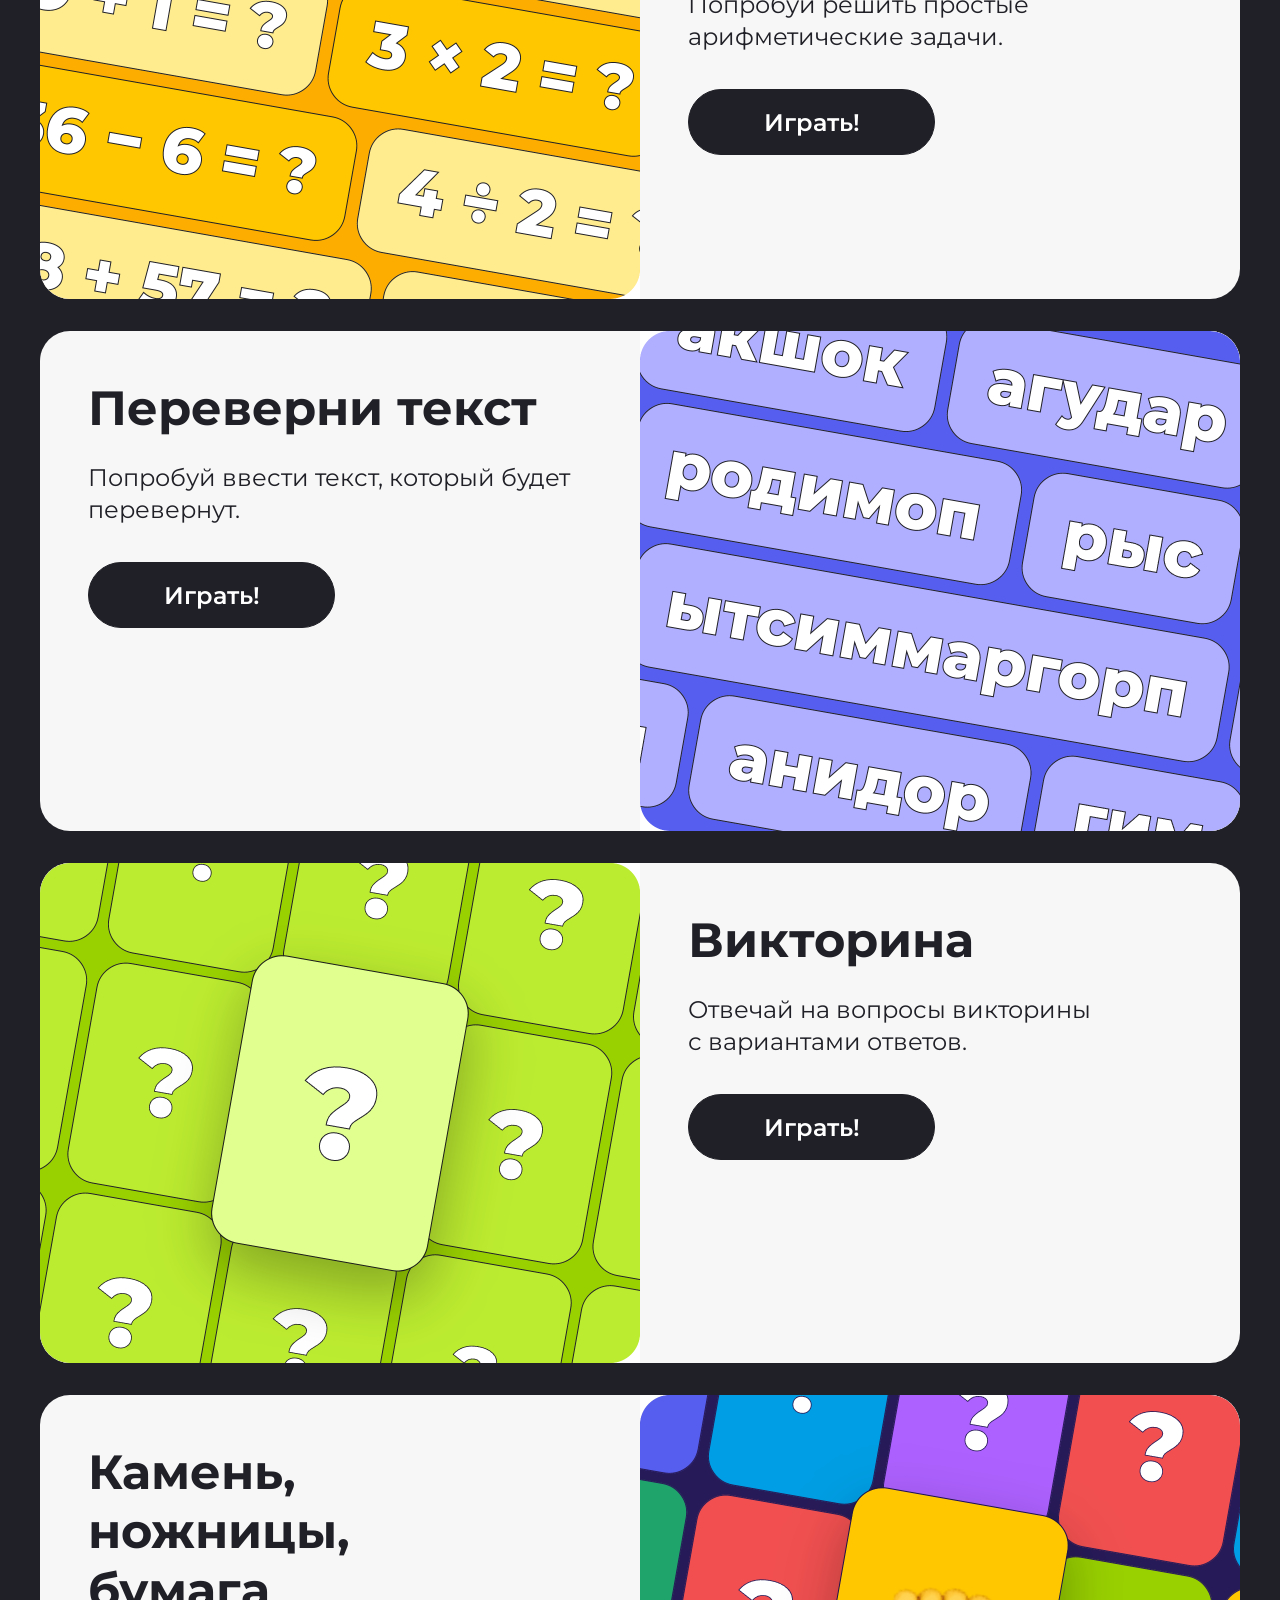
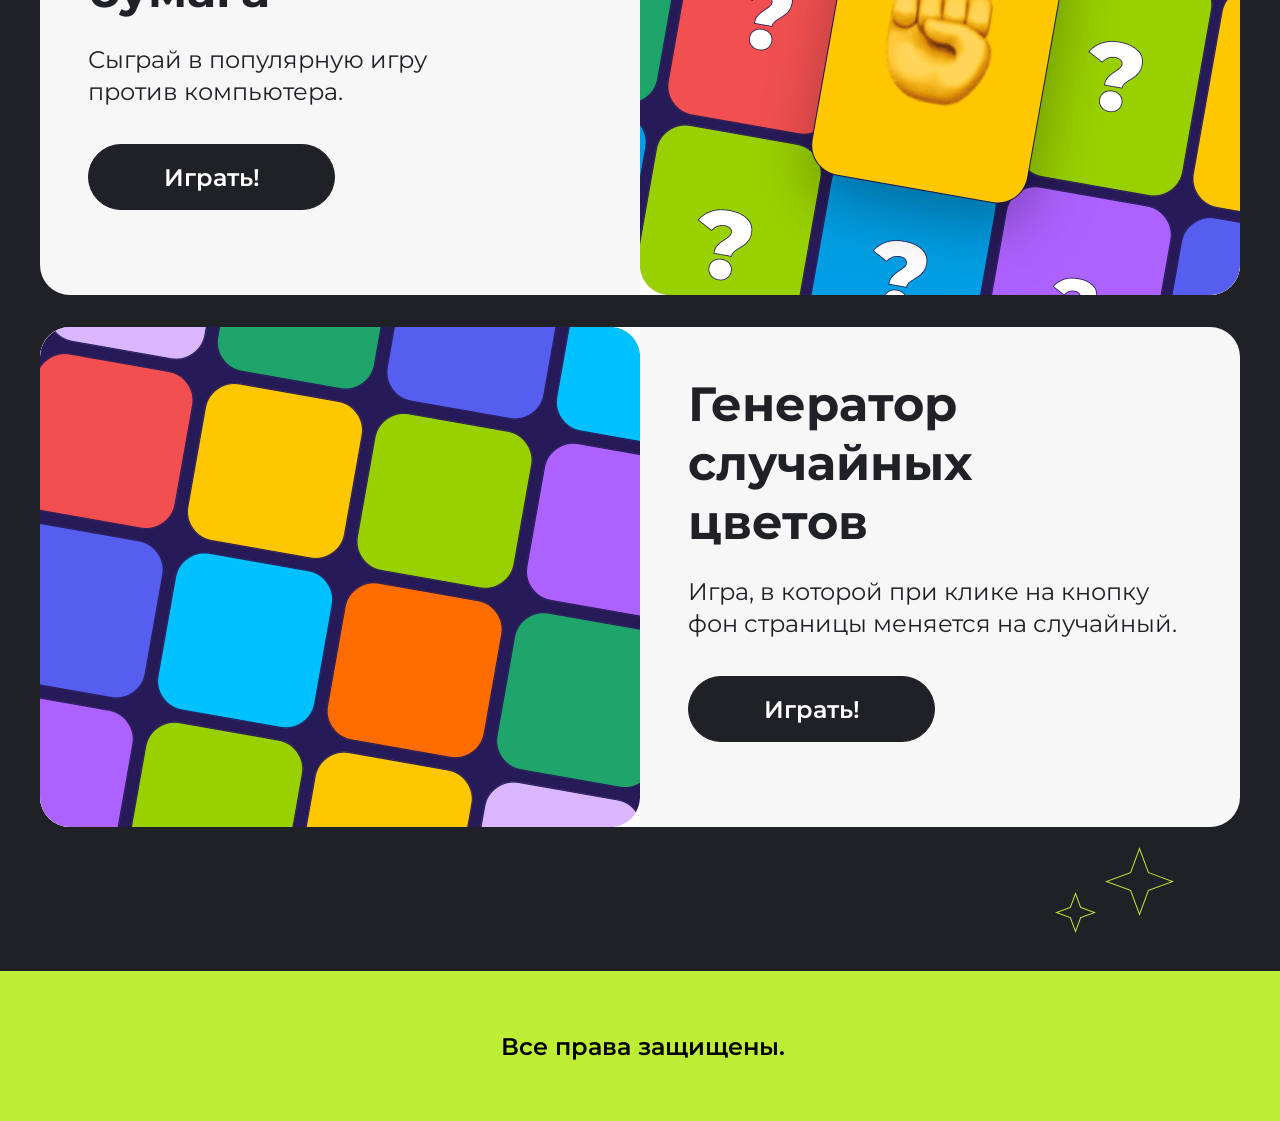
==== commit 1f26c5e0: "Cделано под PerfectPixel" ====
--- a/index.html
+++ b/index.html
@@ -42,6 +42,9 @@
             <div class="top__star4">
                 <img src="./images/star4.svg" alt="star">
             </div>
+            <div class="top__star15">
+                <img src="./images/star15.svg" alt="star">
+            </div>
             <div class="top__star41">
                 <img src="./images/star41.svg" alt="star">
             </div>
@@ -167,7 +170,7 @@
                 </div>
                 <img class="mini__img" src="./images/mini3.jpg" alt="game3">
             </article>
-            <article class="mini mini__alignment" id="game4">
+            <article class="mini alignment" id="game4">
                 <div class="mini__back2">
                     <h2 class="mini__name">Викторина</h2>
                     <p class="mini__subscription">Отвечай на вопросы викторины<br>с вариантами ответов.</p>
@@ -185,7 +188,7 @@
             </article>
             <article class="mini" id="game6">
                 <div class="mini__back2">
-                    <h2 class="mini__name">Генератор случайных цветов</h2>
+                    <h2 class="mini__name">Генератор случайных<br>цветов</h2>
                     <p class="mini__subscription">Игра, в которой при клике на кнопку<br>фон страницы меняется на случайный.</p>
                     <button class="mini__btn" onclick="game6()">Играть!</button>
                 </div>
--- a/style.css
+++ b/style.css
@@ -58,7 +58,7 @@
   background-size: cover;
   background-repeat: no-repeat;
   padding-top: 196px;
-  padding-bottom: 156px;
+  padding-bottom: 170px;
   overflow: hidden;
 }
 .top__content {
@@ -80,7 +80,7 @@
   font-weight: 400;
   line-height: 32px;
   text-align: left;
-  margin-bottom: 48px;
+  margin-bottom: 64px;
 }
 .top__subtitle-mobyle {
   display: none;
@@ -121,31 +121,36 @@
 }
 .top__star1 {
   position: absolute;
-  top: -125px;
-  left: 30px;
+  top: -127px;
+  left: 36px;
 }
 .top__star2 {
   position: absolute;
-  top: -100px;
-  left: -70px;
+  top: -104px;
+  left: -58px;
 }
 .top__star3 {
   position: absolute;
-  top: -550px;
-  left: 650px;
+  top: -198px;
+  left: 734px;
 }
 .top__star31 {
   display: none;
 }
 .top__star4 {
   position: absolute;
-  left: 800px;
+  left: 893px;
+  top: 370px;
 }
 .top__star41 {
   display: none;
 }
 .top__star42 {
   display: none;
+}
+.top__star15 {
+  position: absolute;
+  left: 828px;
 }
 
 .scroll-bar {
@@ -197,8 +202,8 @@
   font-weight: 700;
   line-height: 78px;
   text-align: left;
-  padding-top: 94px;
-  padding-bottom: 24px;
+  padding-top: 95px;
+  padding-bottom: 26px;
 }
 .about-games__subtitle {
   color: rgb(255, 255, 255);
@@ -221,20 +226,20 @@
 }
 .games-content__star5 {
   position: absolute;
-  top: -220px;
-  left: 800px;
+  top: -287px;
+  left: 812px;
   z-index: 1;
 }
 .games-content__star6 {
   position: absolute;
-  top: 410px;
-  left: -100px;
+  top: 405px;
+  left: -95px;
   z-index: 1;
 }
 .games-content__star7 {
   position: absolute;
-  top: 460px;
-  left: -90px;
+  top: 458px;
+  left: -81px;
   z-index: 1;
 }
 
@@ -261,7 +266,7 @@
   line-height: 110%;
   text-align: left;
   padding-top: 40px;
-  padding-left: 48px;
+  padding-left: 47px;
 }
 .game__name {
   color: rgb(32, 32, 39);
@@ -271,7 +276,7 @@
   text-align: left;
   padding-top: 26px;
   padding-bottom: 36px;
-  padding-left: 32px;
+  padding-left: 31px;
   height: auto;
 }
 
@@ -294,7 +299,7 @@
   font-weight: 700;
   line-height: 78px;
   text-align: left;
-  padding-top: 46px;
+  padding-top: 39px;
   padding-bottom: 72px;
 }
 
@@ -369,7 +374,8 @@
 .mini__back2 {
   order: 2;
 }
-.mini__alignment {
+
+.alignment {
   justify-content: start;
 }
 
@@ -384,6 +390,7 @@
   line-height: 29px;
   text-align: center;
   padding-top: 61px;
+  padding-left: 6px;
 }
 
 @media (max-width: 1024px) {
